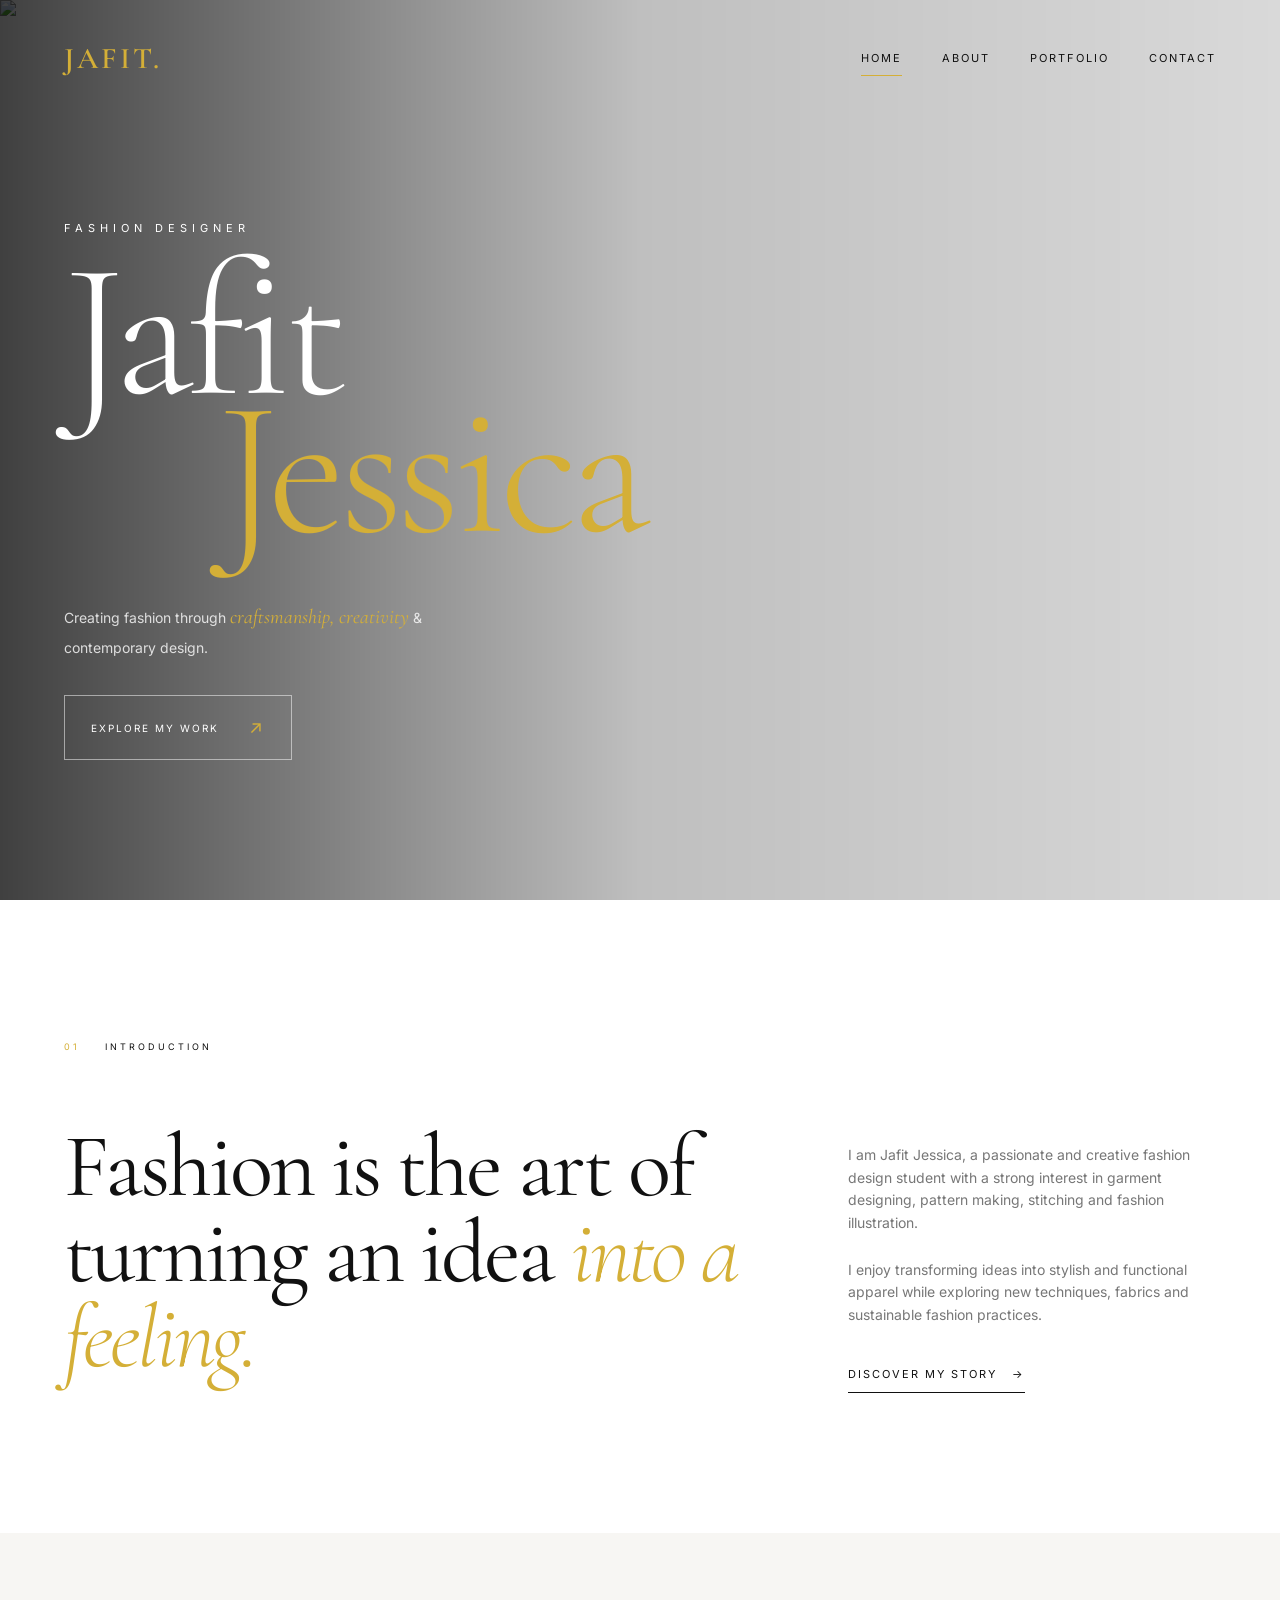
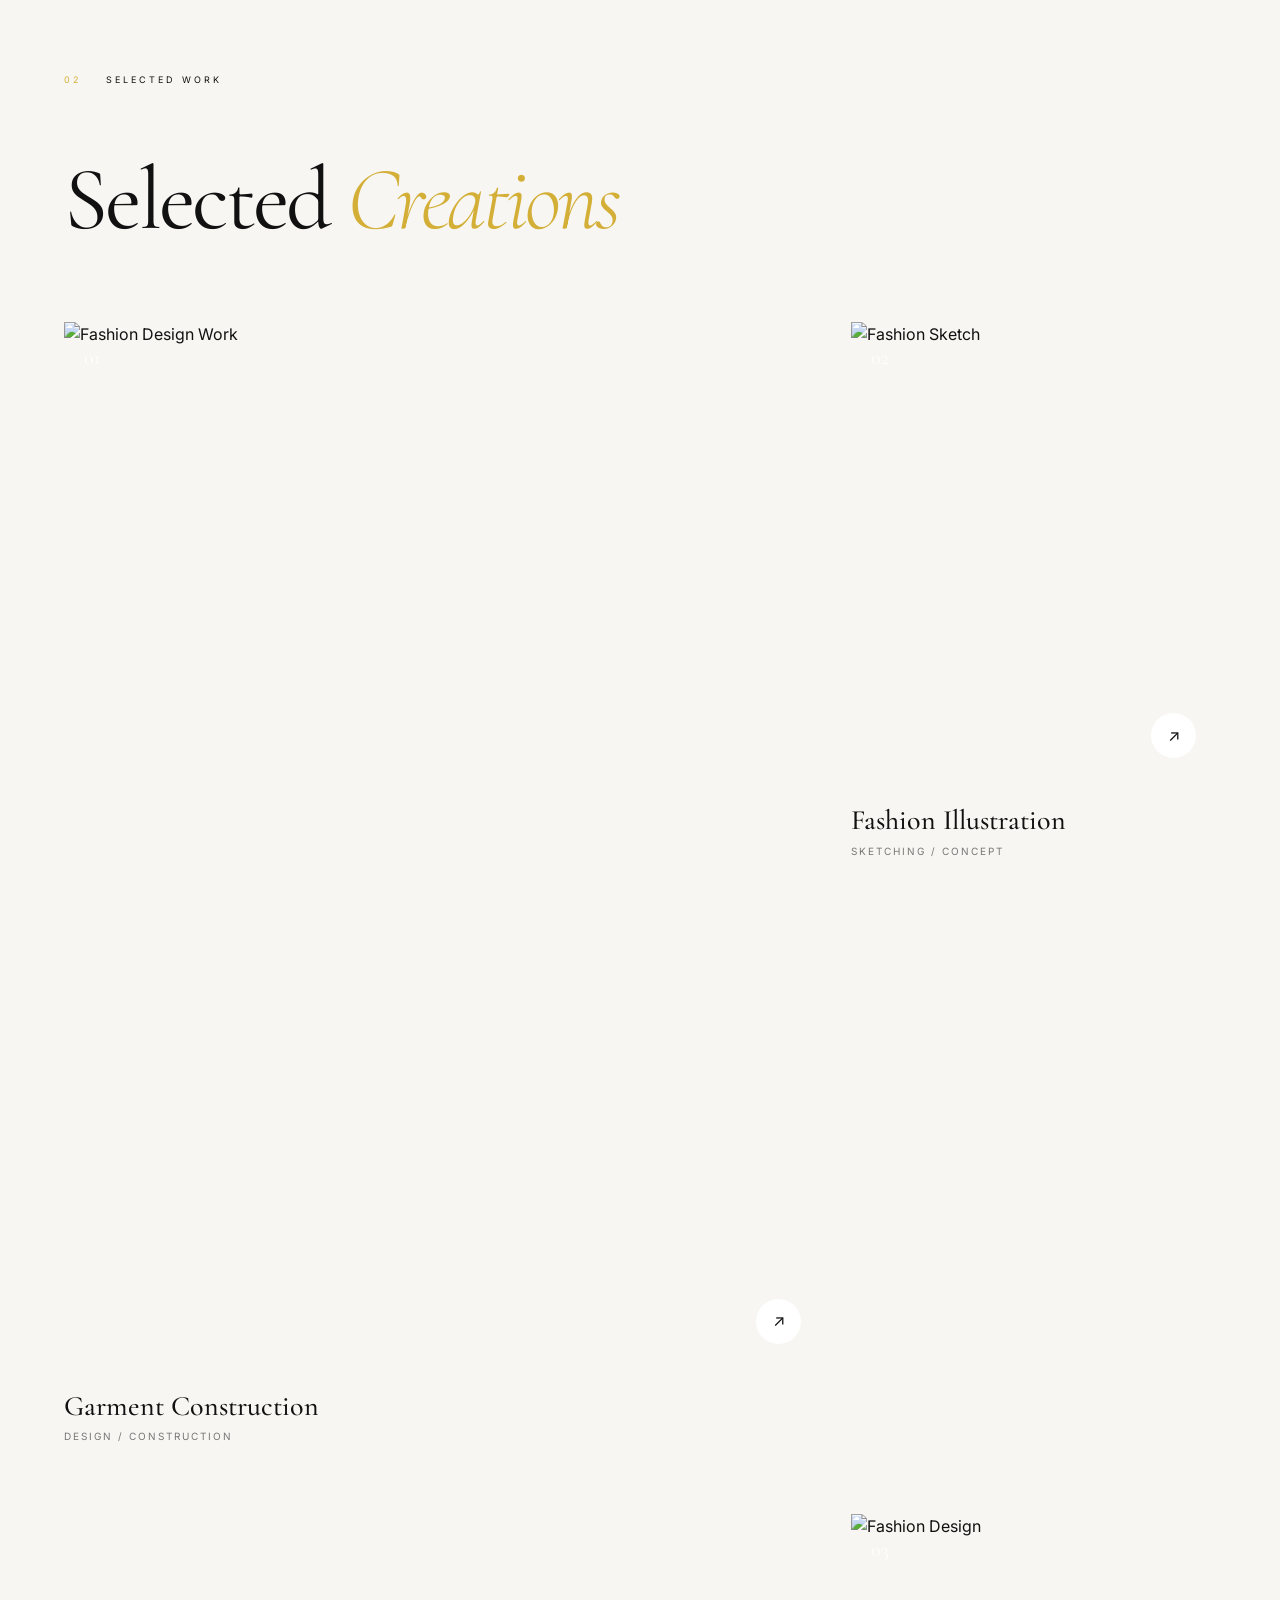
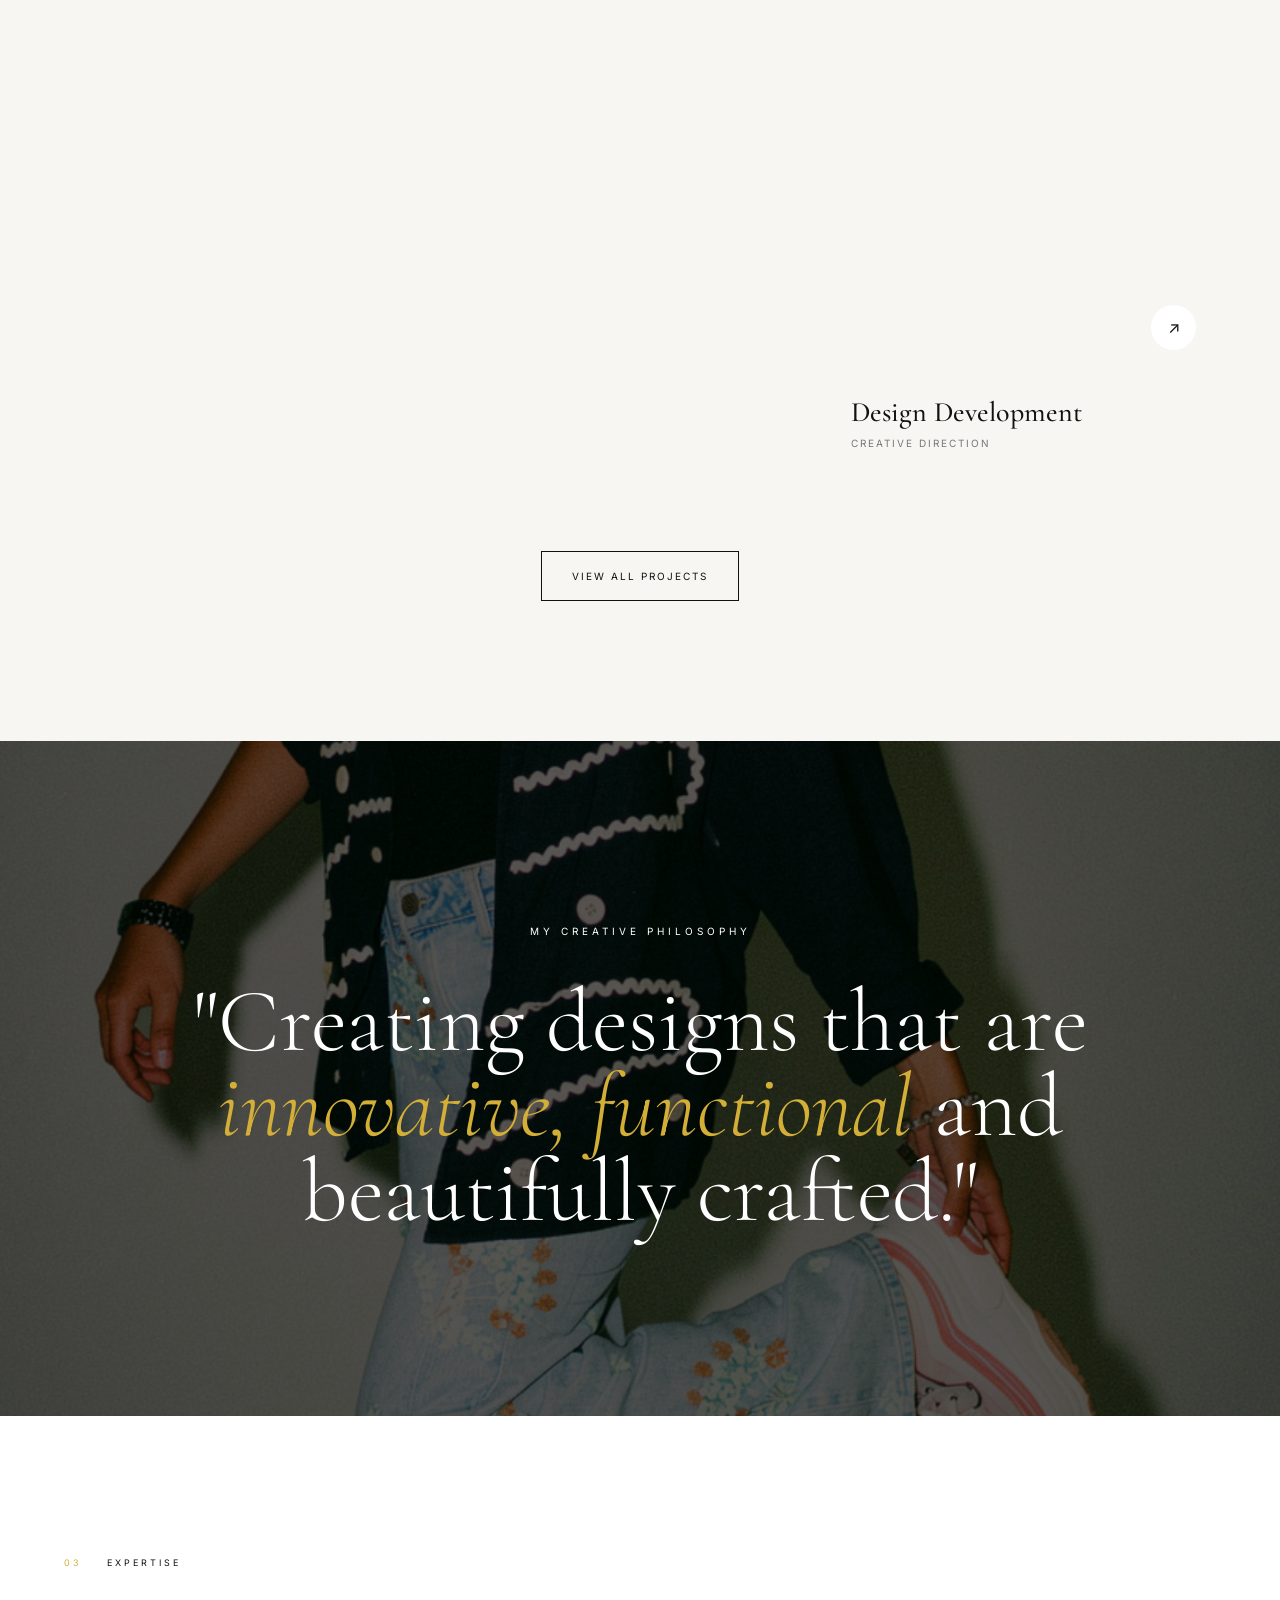
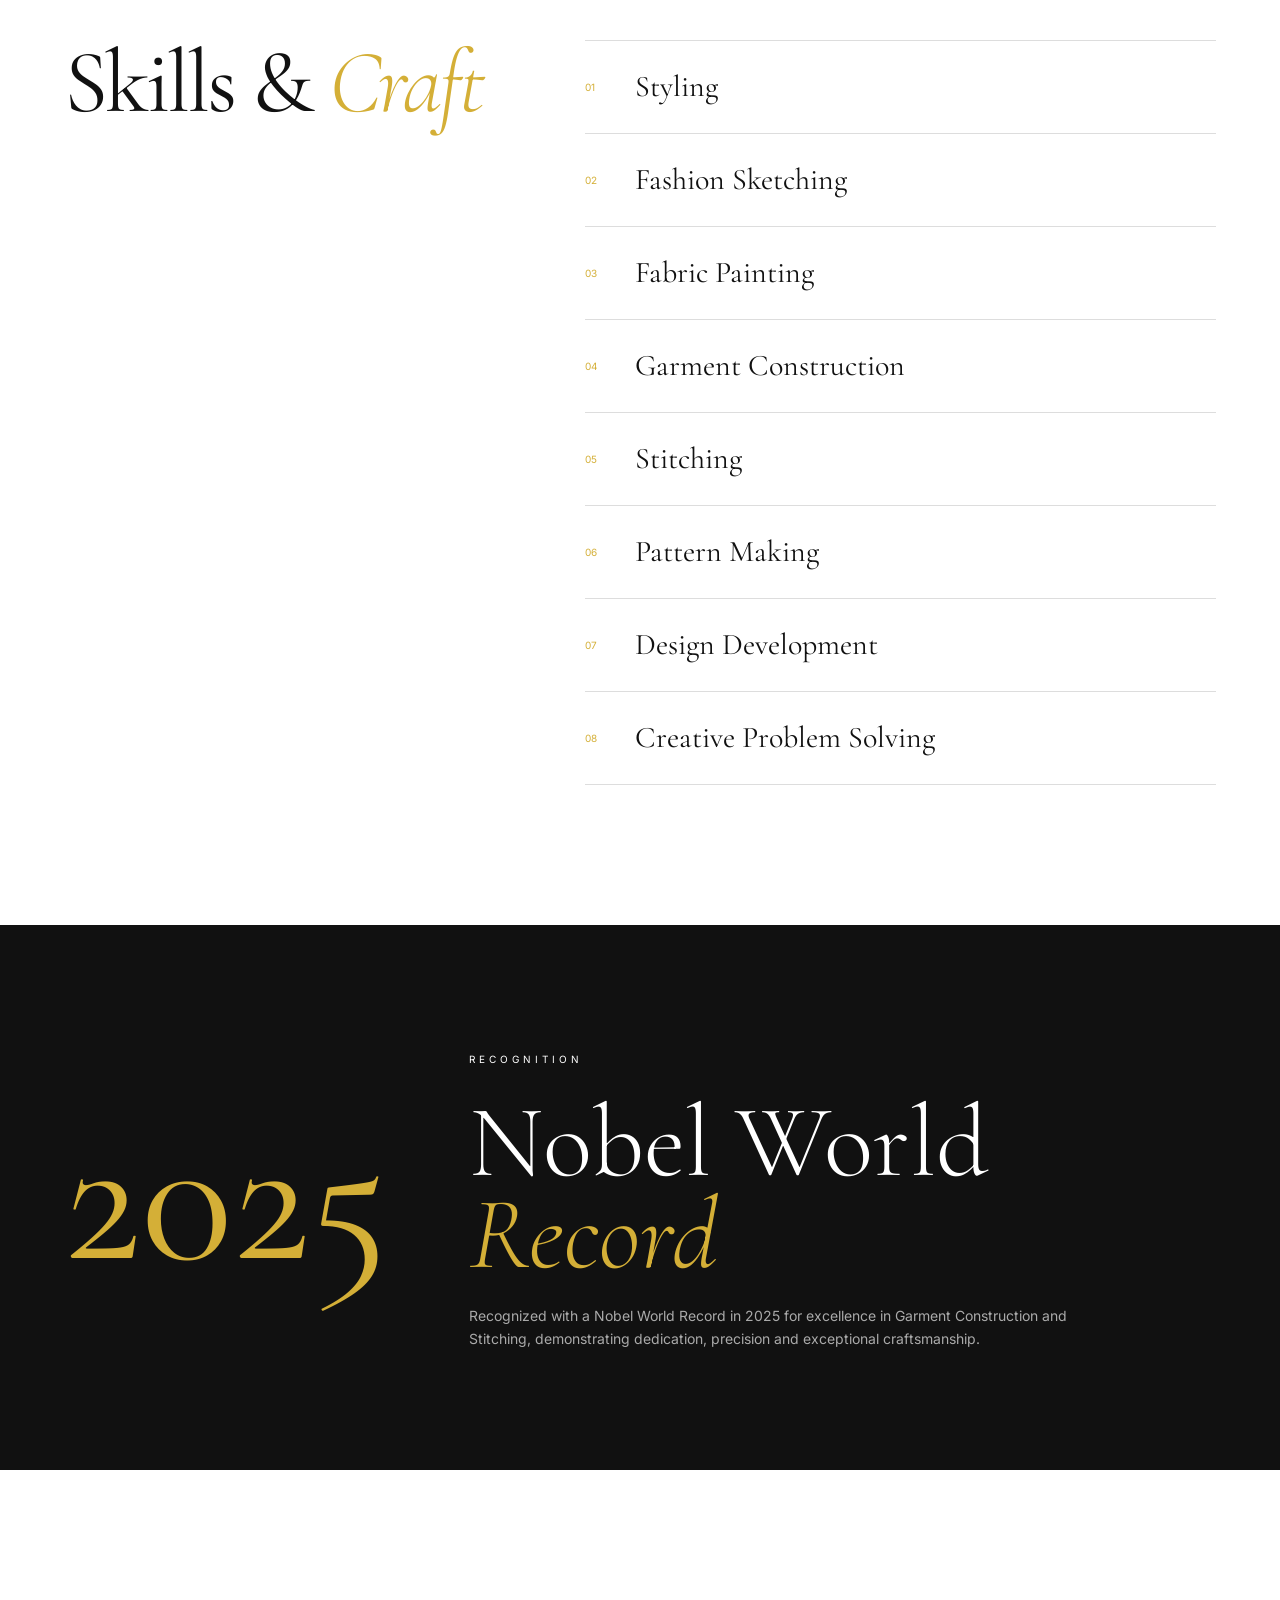
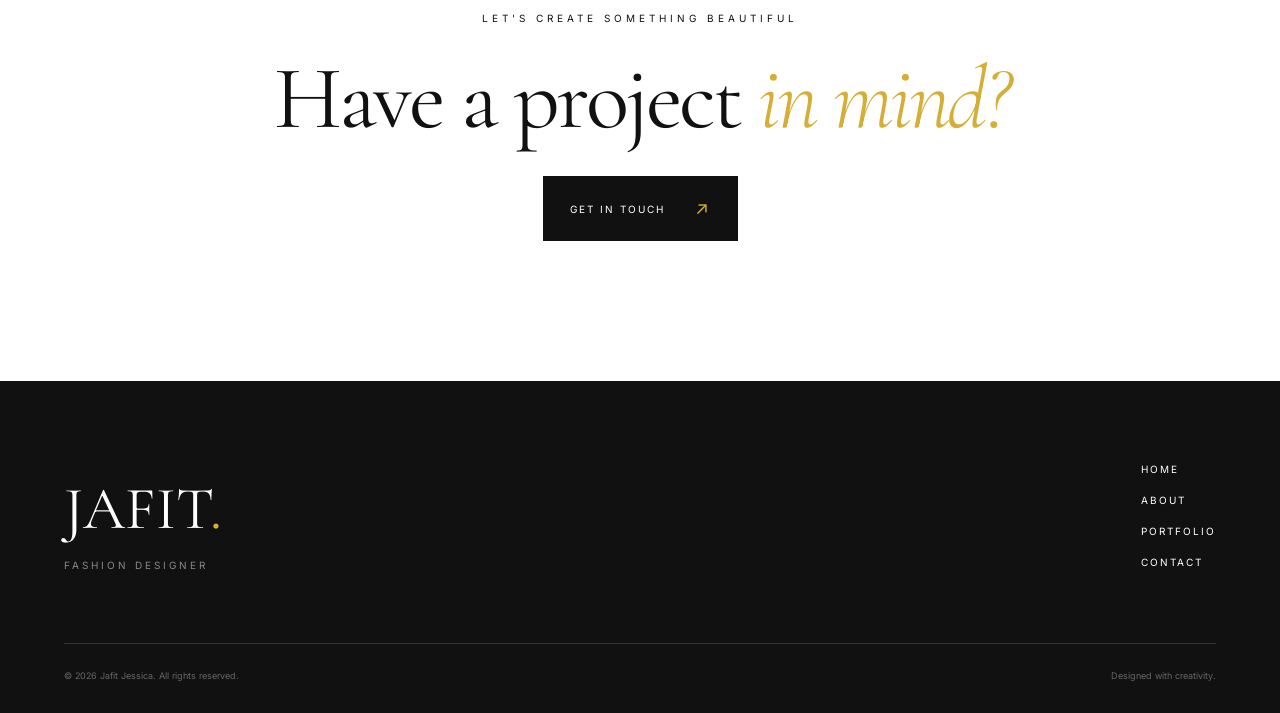
==== index.html @ 36adbdb8 "initail push" ====
<!DOCTYPE html>
<html lang="en">
<head>
    <meta charset="UTF-8">

    <meta name="viewport"
          content="width=device-width, initial-scale=1.0">

    <meta name="description"
          content="Jafit Jessica — Fashion Designer Portfolio">

    <title>Jafit Jessica | Fashion Designer</title>

    <!-- Google Fonts -->
    <link rel="preconnect" href="https://fonts.googleapis.com">
    <link rel="preconnect" href="https://fonts.gstatic.com" crossorigin>

    <link href="https://fonts.googleapis.com/css2?family=Cormorant+Garamond:wght@300;400;500;600;700&family=Inter:wght@300;400;500;600&display=swap"
          rel="stylesheet">

    <!-- CSS -->
    <link rel="stylesheet" href="css/style.css">
</head>

<body>

<!-- ================= PRELOADER ================= -->

<div class="preloader">
    <div class="preloader-inner">
        <span>J</span>
        <span>J</span>
    </div>
</div>


<!-- ================= HEADER ================= -->

<header class="header">

    <a href="index.html" class="logo">
        JAFIT<span>.</span>
    </a>

    <nav class="desktop-nav">

        <a href="index.html" class="active">Home</a>

        <a href="about.html">About</a>

        <a href="portfolio.html">Portfolio</a>

        <a href="contact.html">Contact</a>

    </nav>

    <button class="menu-toggle" aria-label="Open menu">

        <span></span>
        <span></span>

    </button>

</header>


<!-- ================= MOBILE MENU ================= -->

<div class="mobile-menu">

    <div class="mobile-menu-inner">

        <a href="index.html">Home</a>

        <a href="about.html">About</a>

        <a href="portfolio.html">Portfolio</a>

        <a href="contact.html">Contact</a>

    </div>

</div>


<!-- ================= HERO ================= -->

<main>

<section class="hero">

    <div class="hero-image">

        <img
            src="images/hero-fashion.jpg"
            alt="Jafit Jessica Fashion Design">

    </div>

    <div class="hero-overlay"></div>

    <div class="hero-content">

        <p class="hero-small reveal">
            FASHION DESIGNER
        </p>

        <h1 class="hero-title">

            <span class="line reveal">
                Jafit
            </span>

            <span class="line reveal delay">
                Jessica
            </span>

        </h1>

        <p class="hero-description reveal">
            Creating fashion through
            <em>craftsmanship, creativity</em>
            &amp; contemporary design.
        </p>

        <a href="portfolio.html"
           class="luxury-button reveal">

            Explore My Work

            <span>↗</span>

        </a>

    </div>

</section>


<!-- ================= INTRO ================= -->

<section class="intro section-padding">

    <div class="container">

        <div class="section-label reveal">

            <span>01</span>

            <span>INTRODUCTION</span>

        </div>

        <div class="intro-grid">

            <div>

                <h2 class="display-title reveal">

                    Fashion is the art
                    of turning an idea
                    <i>into a feeling.</i>

                </h2>

            </div>

            <div class="intro-text reveal">

                <p>
                    I am Jafit Jessica, a passionate and creative
                    fashion design student with a strong interest
                    in garment designing, pattern making,
                    stitching and fashion illustration.
                </p>

                <p>
                    I enjoy transforming ideas into stylish and
                    functional apparel while exploring new
                    techniques, fabrics and sustainable fashion
                    practices.
                </p>

                <a href="about.html" class="text-link">
                    Discover my story
                    <span>→</span>
                </a>

            </div>

        </div>

    </div>

</section>


<!-- ================= FEATURED WORK ================= -->

<section class="featured section-padding">

    <div class="container">

        <div class="section-heading">

            <div class="section-label reveal">

                <span>02</span>

                <span>SELECTED WORK</span>

            </div>

            <h2 class="display-title reveal">

                Selected
                <i>Creations</i>

            </h2>

        </div>


        <div class="featured-grid">

            <article class="fashion-card card-large reveal">

                <a href="portfolio.html">

                    <div class="image-wrapper">

                        <img
                            src="images/work-01.jpg"
                            alt="Fashion Design Work">

                        <div class="image-number">
                            01
                        </div>

                        <div class="image-arrow">
                            ↗
                        </div>

                    </div>

                    <div class="card-info">

                        <h3>Garment Construction</h3>

                        <p>
                            Design / Construction
                        </p>

                    </div>

                </a>

            </article>


            <article class="fashion-card card-small reveal">

                <a href="portfolio.html">

                    <div class="image-wrapper">

                        <img
                            src="images/work-02.jpg"
                            alt="Fashion Sketch">

                        <div class="image-number">
                            02
                        </div>

                        <div class="image-arrow">
                            ↗
                        </div>

                    </div>

                    <div class="card-info">

                        <h3>Fashion Illustration</h3>

                        <p>
                            Sketching / Concept
                        </p>

                    </div>

                </a>

            </article>


            <article class="fashion-card card-small reveal">

                <a href="portfolio.html">

                    <div class="image-wrapper">

                        <img
                            src="images/work-03.jpg"
                            alt="Fashion Design">

                        <div class="image-number">
                            03
                        </div>

                        <div class="image-arrow">
                            ↗
                        </div>

                    </div>

                    <div class="card-info">

                        <h3>Design Development</h3>

                        <p>
                            Creative Direction
                        </p>

                    </div>

                </a>

            </article>

        </div>


        <div class="center-button reveal">

            <a href="portfolio.html"
               class="outline-button">

                View All Projects

            </a>

        </div>

    </div>

</section>


<!-- ================= STATEMENT ================= -->

<section class="statement">

    <div class="statement-overlay"></div>

    <div class="statement-content">

        <p class="reveal">
            MY CREATIVE PHILOSOPHY
        </p>

        <h2 class="reveal">

            "Creating designs that
            are <i>innovative, functional</i>
            and beautifully crafted."

        </h2>

    </div>

</section>


<!-- ================= SKILLS ================= -->

<section class="skills section-padding">

    <div class="container">

        <div class="section-label reveal">

            <span>03</span>

            <span>EXPERTISE</span>

        </div>

        <div class="skills-grid">

            <div class="skills-title">

                <h2 class="display-title reveal">

                    Skills &
                    <i>Craft</i>

                </h2>

            </div>


            <div class="skills-list">

                <div class="skill-item reveal">

                    <span>01</span>

                    <h3>Styling</h3>

                </div>

                <div class="skill-item reveal">

                    <span>02</span>

                    <h3>Fashion Sketching</h3>

                </div>

                <div class="skill-item reveal">

                    <span>03</span>

                    <h3>Fabric Painting</h3>

                </div>

                <div class="skill-item reveal">

                    <span>04</span>

                    <h3>Garment Construction</h3>

                </div>

                <div class="skill-item reveal">

                    <span>05</span>

                    <h3>Stitching</h3>

                </div>

                <div class="skill-item reveal">

                    <span>06</span>

                    <h3>Pattern Making</h3>

                </div>

                <div class="skill-item reveal">

                    <span>07</span>

                    <h3>Design Development</h3>

                </div>

                <div class="skill-item reveal">

                    <span>08</span>

                    <h3>Creative Problem Solving</h3>

                </div>

            </div>

        </div>

    </div>

</section>


<!-- ================= ACHIEVEMENT ================= -->

<section class="achievement">

    <div class="achievement-inner">

        <div class="achievement-number reveal">
            2025
        </div>

        <div class="achievement-content">

            <span class="reveal">
                RECOGNITION
            </span>

            <h2 class="reveal">
                Nobel World
                <i>Record</i>
            </h2>

            <p class="reveal">

                Recognized with a Nobel World Record in
                2025 for excellence in Garment Construction
                and Stitching, demonstrating dedication,
                precision and exceptional craftsmanship.

            </p>

        </div>

    </div>

</section>


<!-- ================= CTA ================= -->

<section class="cta section-padding">

    <div class="container">

        <div class="cta-inner">

            <p class="reveal">
                LET'S CREATE SOMETHING BEAUTIFUL
            </p>

            <h2 class="display-title reveal">

                Have a project
                <i>in mind?</i>

            </h2>

            <a href="contact.html"
               class="luxury-button dark reveal">

                Get In Touch

                <span>↗</span>

            </a>

        </div>

    </div>

</section>

</main>


<!-- ================= FOOTER ================= -->

<footer class="footer">

    <div class="container">

        <div class="footer-top">

            <div class="footer-brand">

                <h2>
                    JAFIT<span>.</span>
                </h2>

                <p>
                    Fashion Designer
                </p>

            </div>

            <div class="footer-links">

                <a href="index.html">
                    Home
                </a>

                <a href="about.html">
                    About
                </a>

                <a href="portfolio.html">
                    Portfolio
                </a>

                <a href="contact.html">
                    Contact
                </a>

            </div>

        </div>

        <div class="footer-bottom">

            <p>
                © 2026 Jafit Jessica. All rights reserved.
            </p>

            <p>
                Designed with creativity.
            </p>

        </div>

    </div>

</footer>


<!-- ================= LIGHTBOX ================= -->

<div class="lightbox">

    <button class="lightbox-close">
        ×
    </button>

    <img src="" alt="Fashion Work Preview">

</div>


<!-- ================= JAVASCRIPT ================= -->

<script src="js/script.js"></script>

</body>
</html>
---- css/style.css ----
/* =====================================================
   JAFIT JESSICA
   LUXURY FASHION PORTFOLIO
===================================================== */


/* ================= ROOT ================= */

:root {

    --black: #111111;
    --white: #ffffff;
    --gold: #d4af37;

    --light: #f7f6f3;
    --gray: #777777;
    --border: #dddddd;

    --serif:
        "Cormorant Garamond",
        Georgia,
        serif;

    --sans:
        "Inter",
        Arial,
        sans-serif;

    --transition:
        0.5s cubic-bezier(
            0.22,
            1,
            0.36,
            1
        );

}


/* ================= RESET ================= */

* {

    margin: 0;
    padding: 0;

    box-sizing: border-box;

}


html {

    scroll-behavior: smooth;

}


body {

    font-family: var(--sans);

    color: var(--black);

    background: var(--white);

    line-height: 1.6;

    overflow-x: hidden;

}


body.menu-open {

    overflow: hidden;

}


img {

    width: 100%;

    display: block;

}


a {

    color: inherit;

    text-decoration: none;

}


button,
input,
textarea {

    font-family: inherit;

}


button {

    cursor: pointer;

    border: none;

}


/* ================= PRELOADER ================= */

.preloader {

    position: fixed;

    inset: 0;

    background: var(--black);

    z-index: 9999;

    display: flex;

    align-items: center;

    justify-content: center;

    transition:
        opacity 0.8s ease,
        visibility 0.8s ease;

}


.preloader.hide {

    opacity: 0;

    visibility: hidden;

}


.preloader-inner {

    display: flex;

    gap: 8px;

    color: var(--white);

    font-family: var(--serif);

    font-size: 48px;

}


.preloader-inner span:last-child {

    color: var(--gold);

}


/* ================= HEADER ================= */

.header {

    position: absolute;

    top: 0;
    left: 0;

    width: 100%;

    z-index: 100;

    display: flex;

    align-items: center;

    justify-content: space-between;

    padding: 35px 5%;

    color: var(--white);

}


.logo {

    font-family: var(--serif);

    font-size: 30px;

    font-weight: 600;

    letter-spacing: 3px;

    color: var(--gold);

}


.logo span {

    color: var(--gold);

}


.desktop-nav {

    display: flex;

    gap: 40px;
    color: var(--black);

}


.desktop-nav a {

    position: relative;

    font-size: 11px;

    letter-spacing: 2px;

    text-transform: uppercase;

    transition: var(--transition);

}


.desktop-nav a::after {

    content: "";

    position: absolute;

    bottom: -8px;

    left: 0;

    width: 0;

    height: 1px;

    background: var(--gold);

    transition: var(--transition);

}


.desktop-nav a:hover::after,
.desktop-nav a.active::after {

    width: 100%;

}


/* ================= MENU BUTTON ================= */

.menu-toggle {

    display: none;

    width: 42px;

    height: 42px;

    background: transparent;

}


.menu-toggle span {

    display: block;

    width: 26px;

    height: 1px;

    background: currentColor;

    margin: 6px auto;

    transition: var(--transition);

}


/* ================= MOBILE MENU ================= */

.mobile-menu {

    position: fixed;

    inset: 0;

    z-index: 90;

    background: var(--black);

    color: var(--white);

    transform: translateY(-100%);

    transition: var(--transition);

}


.mobile-menu.active {

    transform: translateY(0);

}


.mobile-menu-inner {

    height: 100%;

    display: flex;

    flex-direction: column;

    justify-content: center;

    align-items: center;

    gap: 25px;

}


.mobile-menu a {

    font-family: var(--serif);

    font-size: 48px;

    font-weight: 400;

}


/* ================= CONTAINER ================= */

.container {

    width: min(1200px, 90%);

    margin: auto;

}


.section-padding {

    padding: 140px 0;

}


/* ================= HERO ================= */

.hero {

    min-height: 100vh;

    position: relative;

    display: flex;

    align-items: center;

    color: var(--white);

    overflow: hidden;

}


.hero-image {

    position: absolute;

    inset: 0;

}


.hero-image img {

    height: 100%;

    object-fit: cover;

    animation: heroZoom 12s ease-out forwards;

}


@keyframes heroZoom {

    from {
        transform: scale(1.08);
    }

    to {
        transform: scale(1);
    }

}


.hero-overlay {

    position: absolute;

    inset: 0;

    background:
        linear-gradient(
            90deg,
            rgba(0,0,0,.75),
            rgba(0,0,0,.25),
            rgba(0,0,0,.15)
        );

}


.hero-content {

    position: relative;

    z-index: 2;

    width: min(1200px, 90%);

    margin: auto;

    padding-top: 80px;

}


.hero-small {

    font-size: 11px;

    letter-spacing: 5px;

    margin-bottom: 25px;

}


.hero-title {

    font-family: var(--serif);

    font-size: clamp(
        90px,
        15vw,
        220px
    );

    font-weight: 300;

    line-height: .72;

    letter-spacing: -7px;

}


.hero-title .line {

    display: block;

}


.hero-title .line:nth-child(2) {

    margin-left: 12vw;

    color: var(--gold);

}


.hero-description {

    max-width: 400px;

    margin-top: 60px;

    font-size: 14px;

    line-height: 1.8;

    color: rgba(255,255,255,.8);

}


.hero-description em {

    color: var(--gold);

    font-family: var(--serif);

    font-size: 20px;

}


.hero-scroll {

    position: absolute;

    bottom: 40px;

    left: 5%;

    display: flex;

    align-items: center;

    gap: 20px;

    font-size: 9px;

    letter-spacing: 3px;

}


.scroll-line {

    width: 70px;

    height: 1px;

    background: var(--white);

}


/* ================= BUTTON ================= */

.luxury-button {

    display: inline-flex;

    align-items: center;

    gap: 30px;

    margin-top: 35px;

    padding: 17px 26px;

    border: 1px solid rgba(255,255,255,.5);

    color: var(--white);

    text-transform: uppercase;

    letter-spacing: 2px;

    font-size: 10px;

    transition: var(--transition);

}


.luxury-button span {

    font-size: 18px;

    color: var(--gold);

    transition: var(--transition);

}


.luxury-button:hover {

    background: var(--white);

    color: var(--black);

}


.luxury-button:hover span {

    transform: translate(5px,-5px);

}


.luxury-button.dark {

    background: var(--black);

    color: var(--white);

    border-color: var(--black);

}


.luxury-button.dark:hover {

    background: var(--gold);

    border-color: var(--gold);

    color: var(--black);

}


/* ================= TYPOGRAPHY ================= */

.display-title {

    font-family: var(--serif);

    font-weight: 400;

    font-size: clamp(
        50px,
        7vw,
        100px
    );

    line-height: .95;

    letter-spacing: -3px;

}


.display-title i {

    color: var(--gold);

    font-weight: 300;

}


.section-label {

    display: flex;

    gap: 25px;

    align-items: center;

    font-size: 9px;

    letter-spacing: 3px;

    margin-bottom: 70px;

}


.section-label span:first-child {

    color: var(--gold);

}


.section-heading {

    margin-bottom: 80px;

}


/* ================= INTRO ================= */

.intro {

    background: var(--white);

}


.intro-grid {

    display: grid;

    grid-template-columns:
        1.3fr
        .7fr;

    gap: 100px;

}


.intro-text {

    padding-top: 20px;

}


.intro-text p {

    color: var(--gray);

    font-size: 14px;

    margin-bottom: 25px;

}


.text-link {

    display: inline-flex;

    gap: 15px;

    padding-bottom: 8px;

    border-bottom: 1px solid var(--black);

    font-size: 11px;

    text-transform: uppercase;

    letter-spacing: 2px;

    margin-top: 15px;

}


/* ================= FEATURED ================= */

.featured {

    background: var(--light);

}


.featured-grid {

    display: grid;

    grid-template-columns:
        1.35fr
        .65fr;

    gap: 30px;

    align-items: start;

}


.fashion-card:nth-child(3) {

    grid-column: 2;

}


.fashion-card a {

    display: block;

}


.image-wrapper {

    position: relative;

    overflow: hidden;

}


.image-wrapper img {

    aspect-ratio: 4 / 5;

    object-fit: cover;

    transition:
        transform 1s
        cubic-bezier(.2,.8,.2,1);

}


.card-large .image-wrapper img {

    aspect-ratio: 4 / 5.5;

}


.fashion-card:hover img {

    transform: scale(1.05);

}


.image-number {

    position: absolute;

    top: 20px;

    left: 20px;

    color: var(--white);

    font-family: var(--serif);

    font-size: 20px;

}


.image-arrow {

    position: absolute;

    right: 20px;

    bottom: 20px;

    width: 45px;

    height: 45px;

    border-radius: 50%;

    background: var(--white);

    display: flex;

    align-items: center;

    justify-content: center;

    transition: var(--transition);

}


.fashion-card:hover .image-arrow {

    background: var(--gold);

    transform: rotate(45deg);

}


.card-info {

    padding: 20px 0 40px;

}


.card-info h3 {

    font-family: var(--serif);

    font-size: 28px;

    font-weight: 500;

}


.card-info p {

    color: var(--gray);

    font-size: 10px;

    text-transform: uppercase;

    letter-spacing: 2px;

}


/* ================= CENTER BUTTON ================= */

.center-button {

    text-align: center;

    margin-top: 60px;

}


.outline-button {

    display: inline-block;

    border: 1px solid var(--black);

    padding: 16px 30px;

    font-size: 10px;

    letter-spacing: 2px;

    text-transform: uppercase;

    transition: var(--transition);

}


.outline-button:hover {

    background: var(--black);

    color: var(--white);

}


/* ================= STATEMENT ================= */

.statement {

    min-height: 75vh;

    position: relative;

    display: flex;

    align-items: center;

    justify-content: center;

    text-align: center;

    background:
        url("../images/work-04.jpg")
        center/cover no-repeat;

    color: var(--white);

}


.statement-overlay {

    position: absolute;

    inset: 0;

    background: rgba(0,0,0,.65);

}


.statement-content {

    position: relative;

    z-index: 2;

    width: min(900px,90%);

}


.statement-content p {

    font-size: 10px;

    letter-spacing: 4px;

    margin-bottom: 40px;

}


.statement-content h2 {

    font-family: var(--serif);

    font-weight: 300;

    font-size: clamp(
        50px,
        7vw,
        100px
    );

    line-height: .95;

}


.statement-content i {

    color: var(--gold);

}


/* ================= SKILLS ================= */

.skills {

    background: var(--white);

}


.skills-grid {

    display: grid;

    grid-template-columns:
        .8fr
        1.2fr;

    gap: 100px;

}


.skills-list {

    border-top: 1px solid var(--border);

}


.skill-item {

    display: grid;

    grid-template-columns:
        50px 1fr;

    align-items: center;

    padding: 22px 0;

    border-bottom: 1px solid var(--border);

    transition: var(--transition);

}


.skill-item span {

    color: var(--gold);

    font-size: 10px;

}


.skill-item h3 {

    font-family: var(--serif);

    font-size: 30px;

    font-weight: 400;

}


.skill-item:hover {

    padding-left: 15px;

}


/* ================= ACHIEVEMENT ================= */

.achievement {

    background: var(--black);

    color: var(--white);

    padding: 120px 5%;

}


.achievement-inner {

    max-width: 1200px;

    margin: auto;

    display: grid;

    grid-template-columns: .4fr 1fr;

    gap: 80px;

    align-items: center;

}


.achievement-number {

    font-family: var(--serif);

    font-size: clamp(
        100px,
        15vw,
        220px
    );

    color: var(--gold);

    line-height: .8;

}


.achievement-content > span {

    font-size: 10px;

    letter-spacing: 4px;

}


.achievement-content h2 {

    font-family: var(--serif);

    font-size: clamp(
        60px,
        8vw,
        110px
    );

    font-weight: 300;

    line-height: .9;

    margin: 25px 0;

}


.achievement-content h2 i {

    color: var(--gold);

}


.achievement-content p {

    max-width: 600px;

    color: #aaa;

    font-size: 14px;

}


/* ================= CTA ================= */

.cta {

    text-align: center;

}


.cta-inner {

    display: flex;

    flex-direction: column;

    align-items: center;

}


.cta-inner > p {

    font-size: 10px;

    letter-spacing: 4px;

    margin-bottom: 30px;

}


/* ================= FOOTER ================= */

.footer {

    background: var(--black);

    color: var(--white);

    padding: 80px 0 30px;

}


.footer-top {

    display: flex;

    justify-content: space-between;

    gap: 50px;

    padding-bottom: 70px;

}


.footer-brand h2 {

    font-family: var(--serif);

    font-size: 60px;

    font-weight: 400;

}


.footer-brand h2 span {

    color: var(--gold);

}


.footer-brand p {

    color: #888;

    font-size: 10px;

    text-transform: uppercase;

    letter-spacing: 3px;

}


.footer-links {

    display: flex;

    flex-direction: column;

    gap: 15px;

    font-size: 10px;

    text-transform: uppercase;

    letter-spacing: 2px;

}


.footer-links a {

    transition: var(--transition);

}


.footer-links a:hover {

    color: var(--gold);

}


.footer-bottom {

    border-top: 1px solid #333;

    padding-top: 25px;

    display: flex;

    justify-content: space-between;

    color: #666;

    font-size: 9px;

}


/* ================= PAGE HERO ================= */

.page-hero {

    padding: 220px 0 120px;

    background: var(--light);

}


.page-title {

    font-family: var(--serif);

    font-size: clamp(
        90px,
        14vw,
        190px
    );

    font-weight: 300;

    line-height: .8;

    letter-spacing: -6px;

}


.page-title i {

    color: var(--gold);

}


.page-intro {

    max-width: 550px;

    color: var(--gray);

    font-size: 14px;

    margin-top: 60px;

}


/* ================= ABOUT ================= */

.about-grid {

    display: grid;

    grid-template-columns:
        .8fr
        1.2fr;

    gap: 100px;

    align-items: center;

}


.about-image {

    overflow: hidden;

}


.about-image img {

    aspect-ratio: 3 / 4;

    object-fit: cover;

}


.eyebrow {

    font-size: 10px;

    letter-spacing: 4px;

    margin-bottom: 30px;

}


.about-text {

    margin-top: 45px;

}


.about-text p {

    color: var(--gray);

    font-size: 14px;

    margin-bottom: 20px;

}


/* ================= BIG QUOTE ================= */

.personal-statement {

    background: var(--light);

}


.big-quote {

    max-width: 1000px;

    font-family: var(--serif);

    font-size: clamp(
        50px,
        7vw,
        100px
    );

    line-height: .95;

    font-weight: 300;

}


/* ================= TIMELINE ================= */

.timeline {

    border-top: 1px solid var(--border);

}


.timeline-item {

    display: grid;

    grid-template-columns:
        .35fr
        1fr;

    gap: 80px;

    padding: 50px 0;

    border-bottom: 1px solid var(--border);

}


.timeline-year {

    font-size: 10px;

    letter-spacing: 2px;

    color: var(--gold);

}


.timeline-content h3 {

    font-family: var(--serif);

    font-size: 40px;

    font-weight: 400;

    line-height: 1;

}


.timeline-content p {

    margin-top: 15px;

    font-size: 13px;

}


.timeline-content span {

    display: block;

    color: var(--gray);

    font-size: 10px;

    margin-top: 5px;

}


/* ================= ABOUT SKILLS ================= */

.about-skills {

    background: var(--light);

}


.about-skills-grid {

    display: grid;

    grid-template-columns:
        repeat(3,1fr);

    gap: 50px;

}


.skill-column {

    border-top: 1px solid var(--black);

    padding-top: 20px;

}


.skill-column h3 {

    font-family: var(--serif);

    font-size: 36px;

    font-weight: 400;

    margin-bottom: 30px;

}


.skill-column ul {

    list-style: none;

}


.skill-column li {

    font-size: 12px;

    padding: 10px 0;

    border-bottom: 1px solid var(--border);

}


/* ================= ABOUT ACHIEVEMENT ================= */

.about-achievement {

    padding: 120px 0;

    background: var(--black);

    color: var(--white);

}


.achievement-card {

    max-width: 850px;

    margin: auto;

    text-align: center;

}


.achievement-card > span {

    color: var(--gold);

    font-size: 12px;

    letter-spacing: 4px;

}


.achievement-card h2 {

    font-family: var(--serif);

    font-size: clamp(
        60px,
        9vw,
        120px
    );

    font-weight: 300;

    line-height: .9;

    margin: 30px 0;

}


.achievement-card h2 i {

    color: var(--gold);

}


.achievement-card p {

    color: #999;

    max-width: 600px;

    margin: auto;

}


/* ================= LANGUAGES ================= */

.language-grid {

    display: grid;

    grid-template-columns:
        repeat(2,1fr);

}


.language {

    border-top: 1px solid var(--border);

    padding: 30px 0;

    display: flex;

    gap: 30px;

}


.language span {

    color: var(--gold);

    font-size: 10px;

}


.language h3 {

    font-family: var(--serif);

    font-size: 45px;

    font-weight: 400;

}


/* ================= PORTFOLIO ================= */

.portfolio-filter {

    display: flex;

    gap: 30px;

    border-bottom: 1px solid var(--border);

    padding-bottom: 20px;

    margin-bottom: 70px;

}


.filter-btn {

    background: transparent;

    font-size: 10px;

    text-transform: uppercase;

    letter-spacing: 2px;

    color: var(--gray);

    position: relative;

}


.filter-btn.active {

    color: var(--black);

}


.filter-btn.active::after {

    content: "";

    position: absolute;

    height: 1px;

    width: 100%;

    background: var(--gold);

    bottom: -21px;

    left: 0;

}


.portfolio-grid {

    display: grid;

    grid-template-columns:
        repeat(2,1fr);

    gap: 30px;

}


.portfolio-item {

    transition:
        opacity .4s ease,
        transform .4s ease;

}


.portfolio-item.hidden {

    display: none;

}


.portfolio-item.large {

    grid-row: span 2;

}


.portfolio-image {

    position: relative;

    overflow: hidden;

    cursor: pointer;

}


.portfolio-image img {

    aspect-ratio: 4 / 5;

    object-fit: cover;

    transition:
        transform 1s
        cubic-bezier(.2,.8,.2,1);

}


.portfolio-item.large img {

    aspect-ratio: 4 / 6;

}


.portfolio-item:hover img {

    transform: scale(1.05);

}


.portfolio-overlay {

    position: absolute;

    inset: 0;

    padding: 25px;

    display: flex;

    flex-direction: column;

    justify-content: flex-end;

    color: var(--white);

    background:
        linear-gradient(
            transparent,
            rgba(0,0,0,.75)
        );

    opacity: 0;

    transition: var(--transition);

}


.portfolio-item:hover .portfolio-overlay {

    opacity: 1;

}


.portfolio-overlay span {

    color: var(--gold);

    font-size: 11px;

}


.portfolio-overlay h3 {

    font-family: var(--serif);

    font-size: 35px;

    font-weight: 400;

}


.portfolio-overlay p {

    font-size: 9px;

    text-transform: uppercase;

    letter-spacing: 2px;

}


/* ================= LIGHTBOX ================= */

.lightbox {

    position: fixed;

    inset: 0;

    z-index: 1000;

    background: rgba(0,0,0,.95);

    display: flex;

    align-items: center;

    justify-content: center;

    padding: 40px;

    opacity: 0;

    visibility: hidden;

    transition: var(--transition);

}


.lightbox.active {

    opacity: 1;

    visibility: visible;

}


.lightbox img {

    width: auto;

    max-width: 90%;

    max-height: 90vh;

    object-fit: contain;

}


.lightbox-close {

    position: absolute;

    top: 30px;

    right: 40px;

    color: var(--white);

    background: transparent;

    font-size: 40px;

}


/* ================= CONTACT ================= */

.contact-grid {

    display: grid;

    grid-template-columns:
        1fr 1fr;

    gap: 120px;

}


.contact-intro > p:not(.eyebrow) {

    color: var(--gray);

    max-width: 500px;

    margin-bottom: 20px;

    font-size: 14px;

}


.contact-details {

    margin-top: 60px;

    display: grid;

    gap: 25px;

}


.contact-details span {

    display: block;

    font-size: 9px;

    letter-spacing: 3px;

    color: var(--gold);

    margin-bottom: 5px;

}


.contact-details a,
.contact-details p {

    font-size: 13px;

}


/* ================= FORM ================= */

.contact-form {

    border-top: 1px solid var(--black);

}


.form-group {

    padding: 25px 0;

    border-bottom: 1px solid var(--border);

}


.form-group label {

    display: block;

    font-size: 9px;

    text-transform: uppercase;

    letter-spacing: 2px;

    margin-bottom: 10px;

}


.form-group input,
.form-group textarea {

    width: 100%;

    border: none;

    outline: none;

    background: transparent;

    font-size: 14px;

    resize: vertical;

}


.form-group input::placeholder,
.form-group textarea::placeholder {

    color: #aaa;

}


.form-status {

    margin-top: 20px;

    font-size: 12px;

    color: var(--gold);

}


/* ================= CONTACT QUOTE ================= */

.contact-quote {

    padding: 140px 0;

    text-align: center;

    background: var(--light);

}


.contact-quote p {

    font-size: 10px;

    letter-spacing: 4px;

    margin-bottom: 30px;

}


.contact-quote h2 {

    font-family: var(--serif);

    font-size: clamp(
        60px,
        8vw,
        110px
    );

    font-weight: 300;

    line-height: .9;

}


.contact-quote i {

    color: var(--gold);

}


/* ================= ANIMATIONS ================= */

.reveal {

    opacity: 0;

    transform: translateY(30px);

    transition:
        opacity .9s ease,
        transform .9s
        cubic-bezier(.22,1,.36,1);

}


.reveal.visible {

    opacity: 1;

    transform: translateY(0);

}


.delay {

    transition-delay: .2s;

}


/* ================= RESPONSIVE ================= */

@media (max-width: 900px) {

    .desktop-nav {

        display: none;

    }


    .menu-toggle {

        display: block;

    }


    .header {

        padding: 25px 5%;

    }


    .section-padding {

        padding: 90px 0;

    }


    .hero-title {

        font-size: clamp(
            75px,
            18vw,
            150px
        );

    }


    .intro-grid,
    .skills-grid,
    .about-grid,
    .contact-grid {

        grid-template-columns: 1fr;

        gap: 50px;

    }


    .featured-grid {

        grid-template-columns: 1fr;

    }


    .fashion-card:nth-child(3) {

        grid-column: auto;

    }


    .achievement-inner {

        grid-template-columns: 1fr;

        gap: 40px;

    }


    .achievement-number {

        font-size: 100px;

    }


    .about-skills-grid {

        grid-template-columns: 1fr;

        gap: 50px;

    }


    .portfolio-grid {

        grid-template-columns: 1fr;

    }


    .portfolio-item.large {

        grid-row: auto;

    }


    .portfolio-item.large img {

        aspect-ratio: 4 / 5;

    }


    .timeline-item {

        grid-template-columns: 1fr;

        gap: 15px;

    }


    .footer-top {

        flex-direction: column;

    }

}


@media (max-width: 600px) {

    .container {

        width: 88%;

    }


    .section-padding {

        padding: 75px 0;

    }


    .section-label {

        margin-bottom: 45px;

    }


    .display-title {

        font-size: 55px;

    }


    .hero-content {

        padding-top: 40px;

    }


    .hero-title {

        font-size: 85px;

        letter-spacing: -4px;

    }


    .hero-title .line:nth-child(2) {

        margin-left: 10vw;

    }


    .hero-scroll {

        display: none;

    }


    .page-hero {

        padding: 170px 0 90px;

    }


    .page-title {

        font-size: 90px;

    }


    .portfolio-filter {

        overflow-x: auto;

        gap: 25px;

    }


    .portfolio-filter::-webkit-scrollbar {

        display: none;

    }


    .footer-bottom {

        flex-direction: column;

        gap: 10px;

    }


    .language-grid {

        grid-template-columns: 1fr;

    }


    .lightbox {

        padding: 20px;

    }


    .lightbox img {

        max-width: 95%;

    }

}
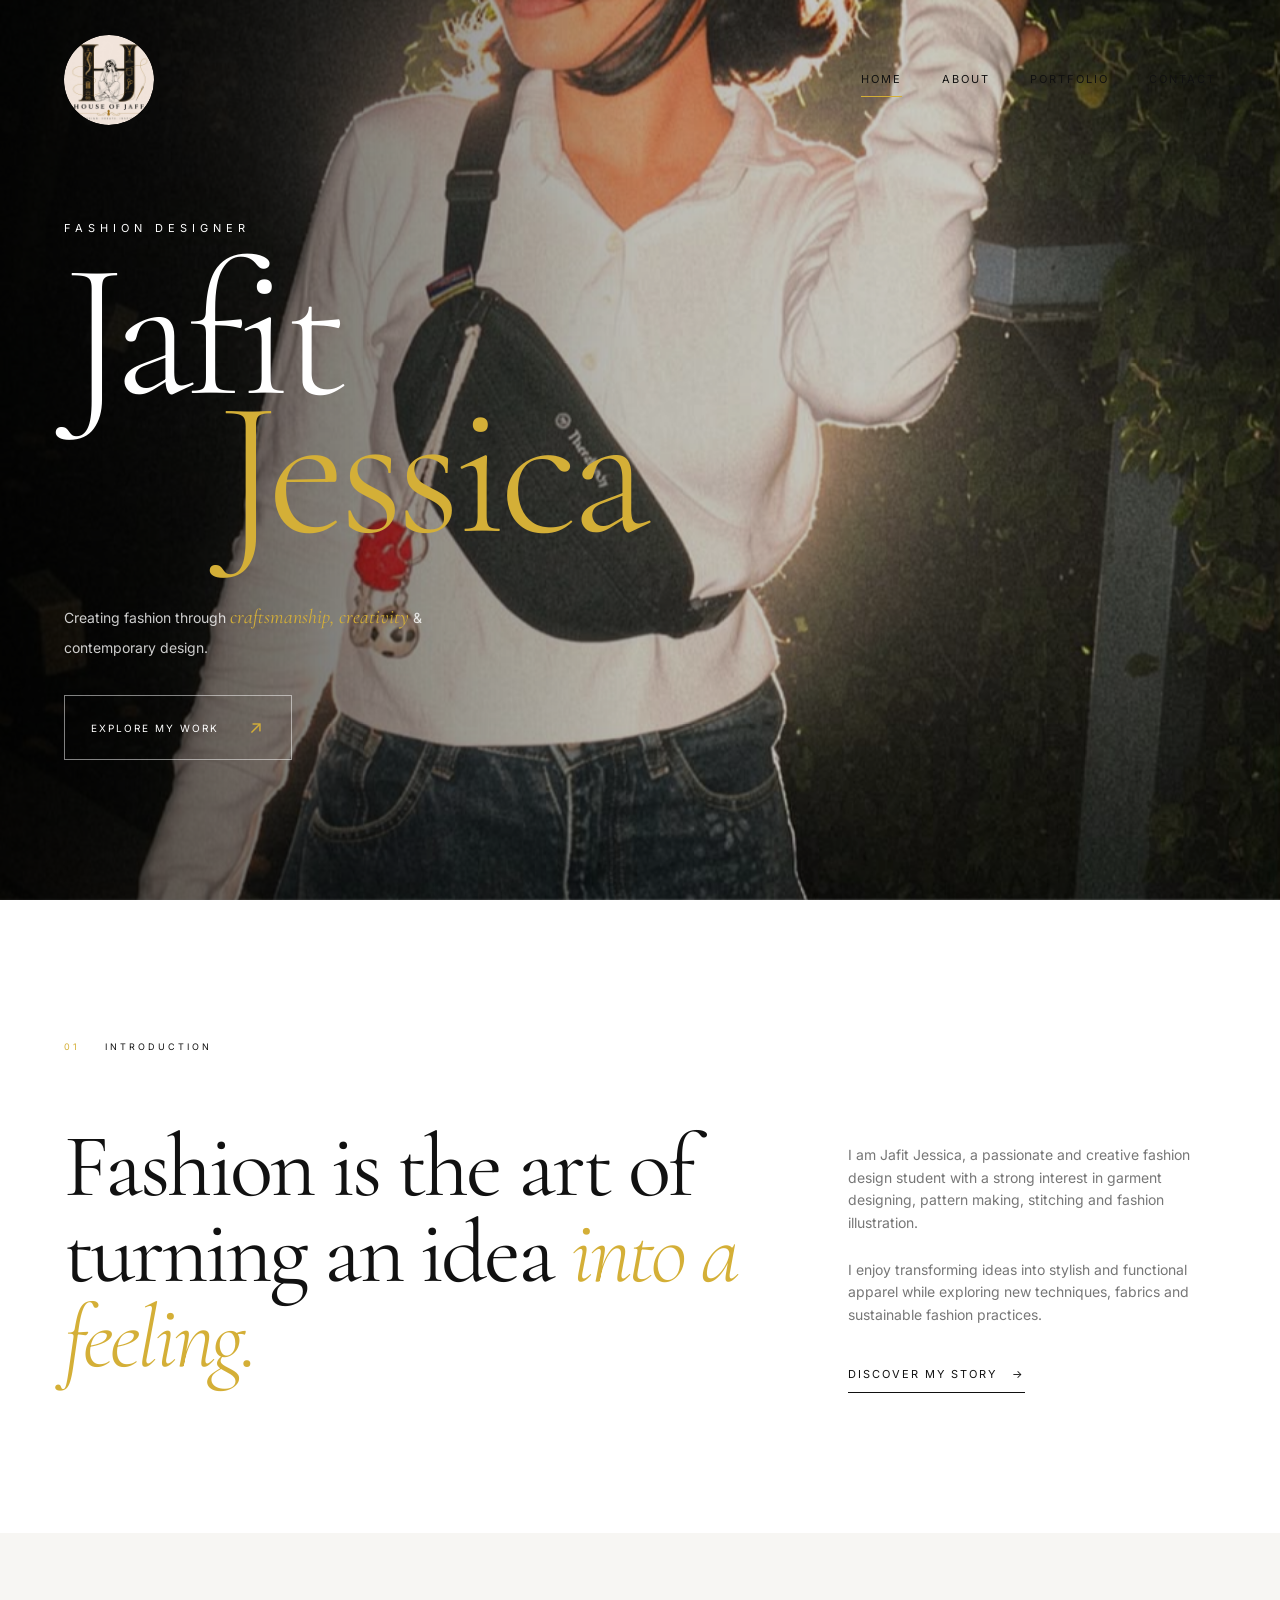
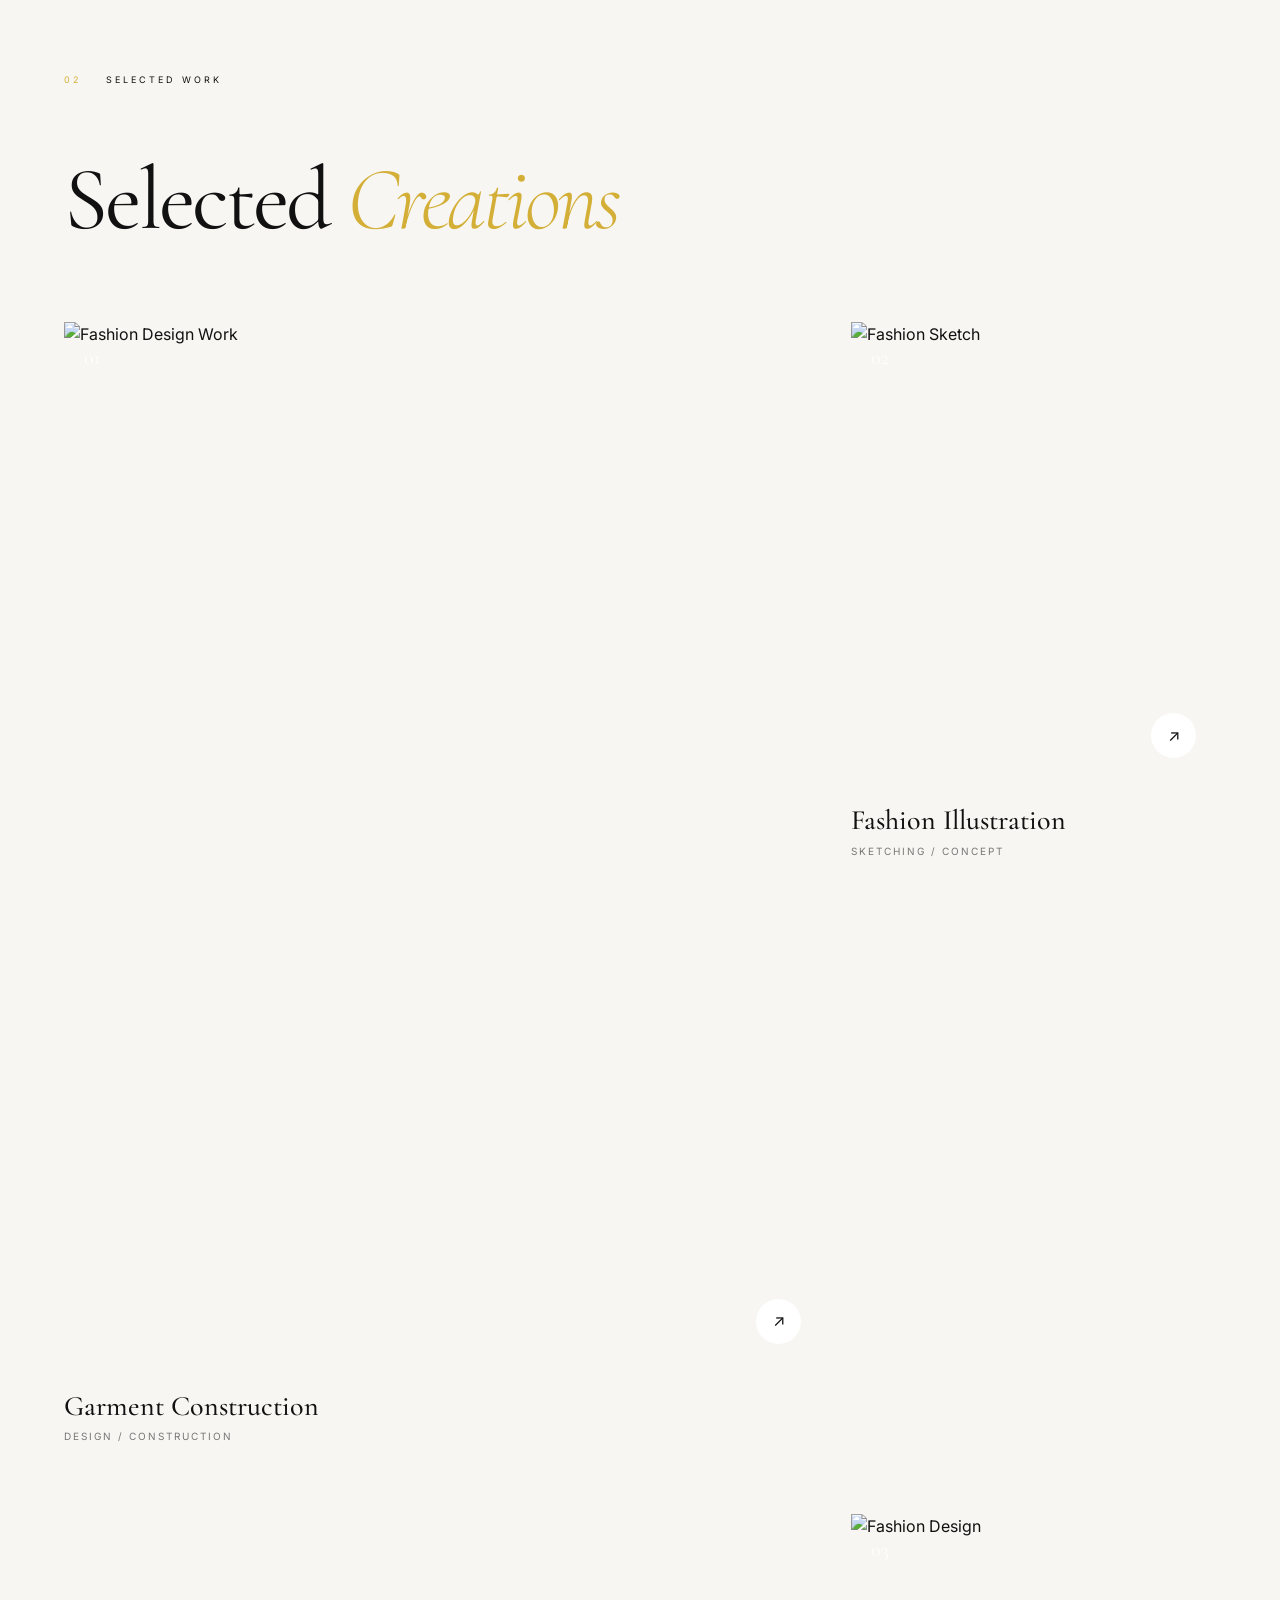
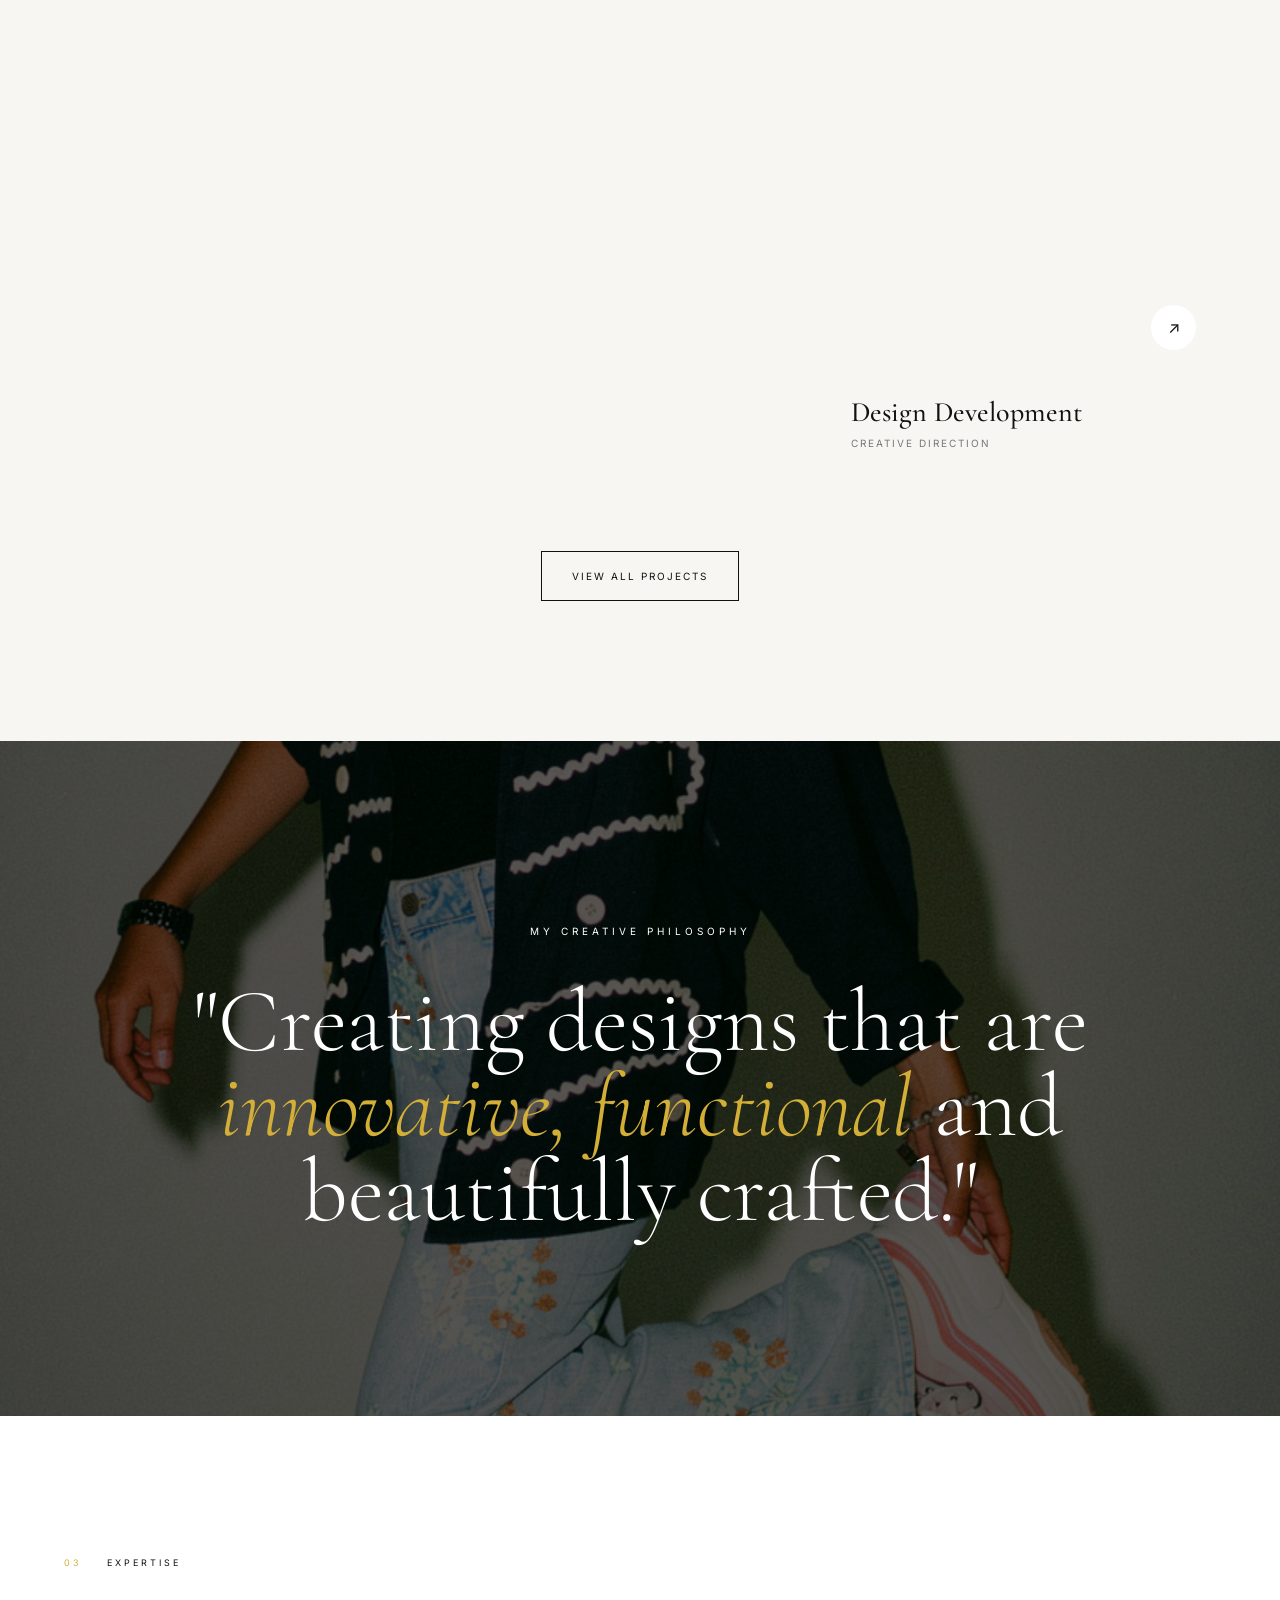
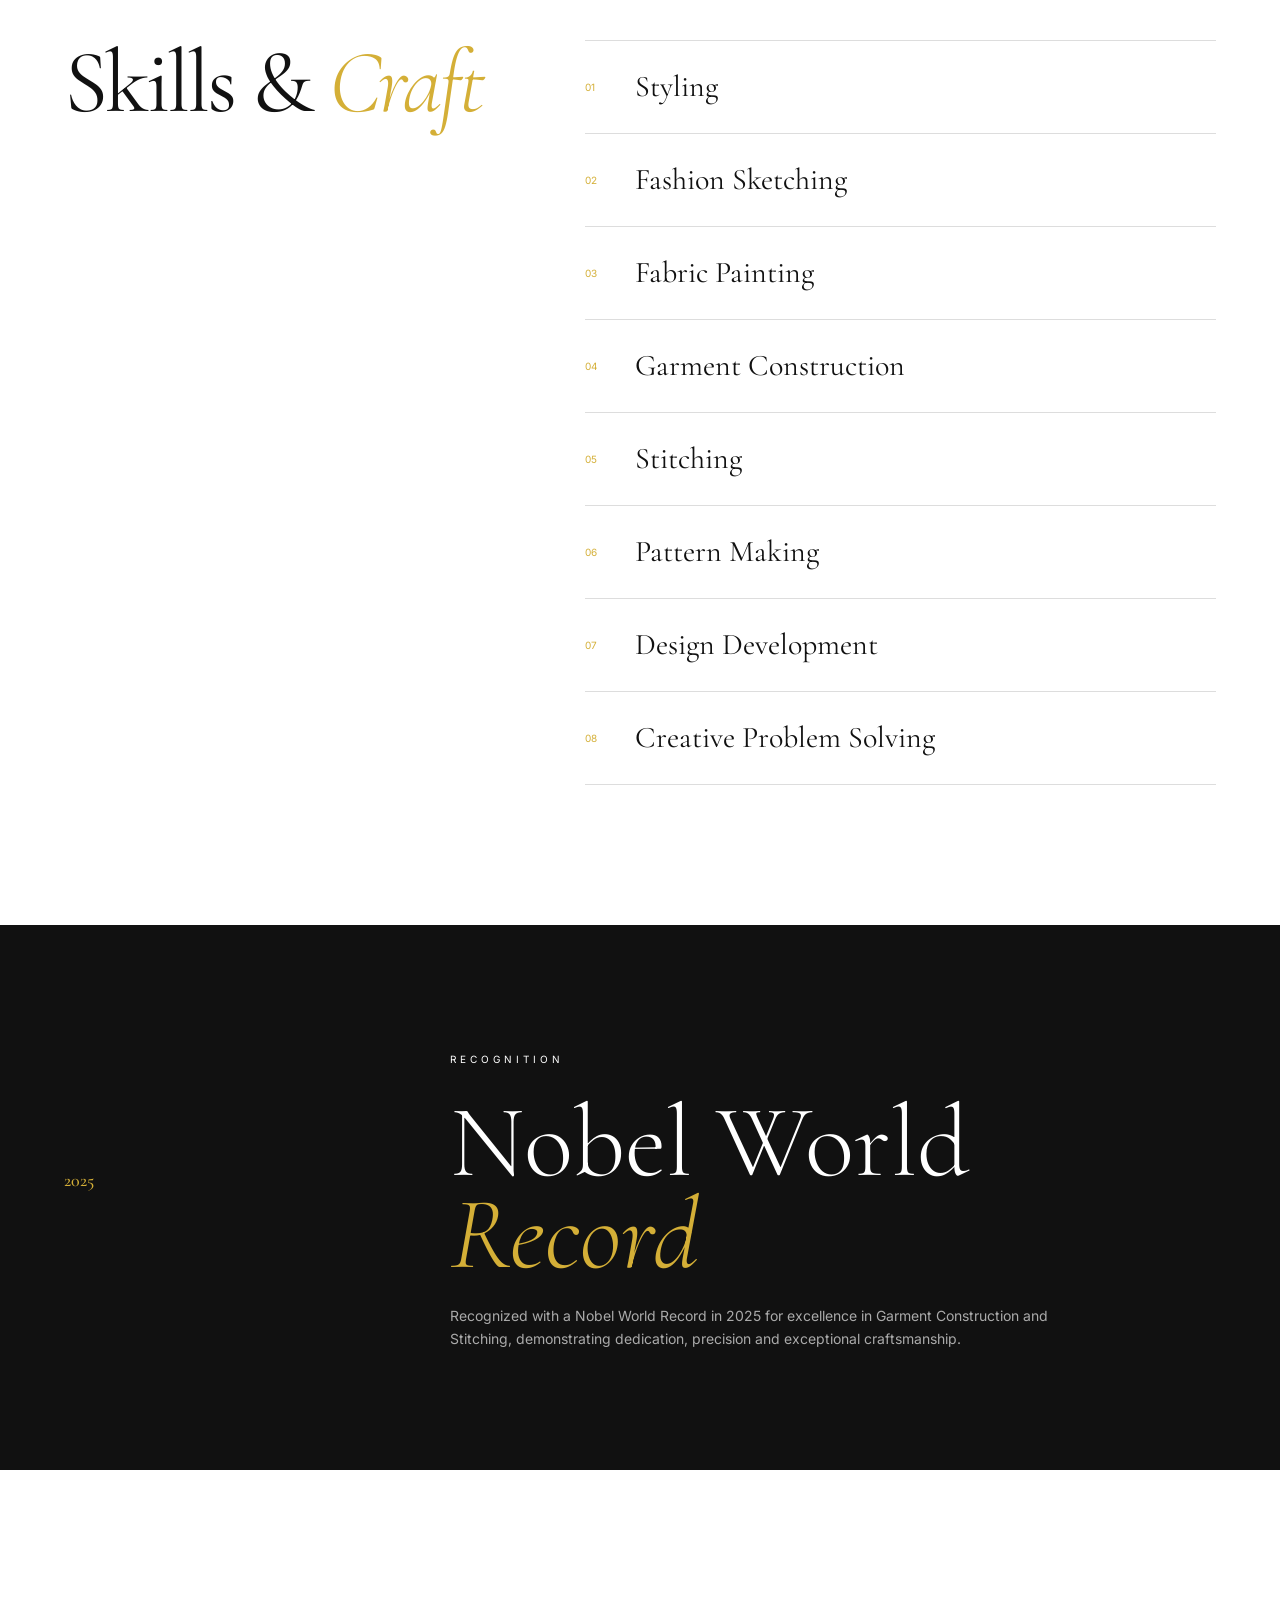
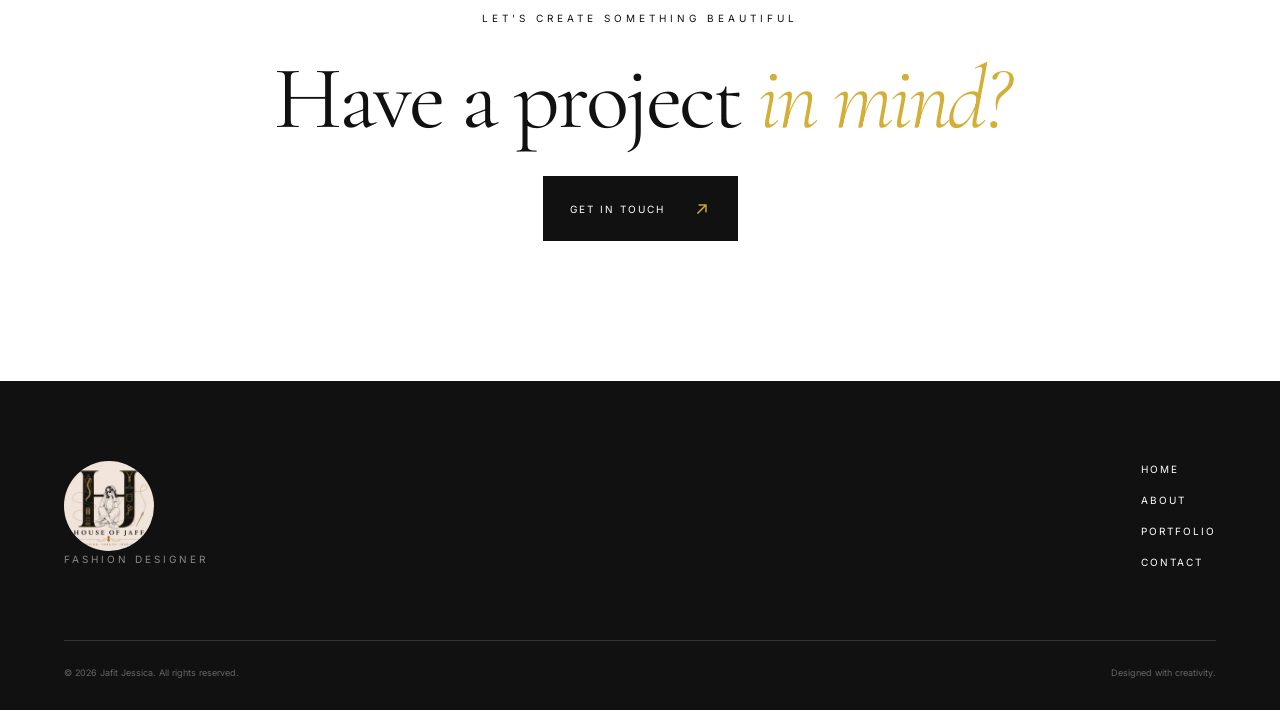
==== commit 0902b20c: "updated the requirement" ====
--- a/index.html
+++ b/index.html
@@ -39,7 +39,7 @@
 <header class="header">
 
     <a href="index.html" class="logo">
-        JAFIT<span>.</span>
+       <img src="images/logo.jpeg" alt="House of Jaff">
     </a>
 
     <nav class="desktop-nav">
@@ -92,7 +92,7 @@
     <div class="hero-image">
 
         <img
-            src="images/hero-fashion.jpg"
+            src="images/main-page.jpeg"
             alt="Jafit Jessica Fashion Design">
 
     </div>
@@ -559,7 +559,7 @@
             <div class="footer-brand">
 
                 <h2>
-                    JAFIT<span>.</span>
+                   <img src="images/logo.jpeg" alt="House of Jaff">
                 </h2>
 
                 <p>
--- a/css/style.css
+++ b/css/style.css
@@ -27,12 +27,10 @@
         sans-serif;
 
     --transition:
-        0.5s cubic-bezier(
-            0.22,
+        0.5s cubic-bezier(0.22,
             1,
             0.36,
-            1
-        );
+            1);
 
 }
 
@@ -197,19 +195,24 @@
 
 
 .logo {
-
-    font-family: var(--serif);
-
-    font-size: 30px;
-
-    font-weight: 600;
-
-    letter-spacing: 3px;
-
-    color: var(--gold);
-
-}
-
+    display: flex;
+    align-items: center;
+    justify-content: center;
+    text-decoration: none;
+    width: 90px;
+    height: 90px;
+    flex-shrink: 0;
+    border-radius: 50%;
+    overflow: hidden;
+}
+
+.logo img {
+    display: block;
+    width: 100%;
+    height: 100%;
+    object-fit: cover;
+    border-radius: 50%;
+}
 
 .logo span {
 
@@ -282,7 +285,9 @@
 
     height: 42px;
 
-    background: transparent;
+    background: white;
+
+    border-radius: 30%;
 
 }
 
@@ -437,12 +442,10 @@
     inset: 0;
 
     background:
-        linear-gradient(
-            90deg,
-            rgba(0,0,0,.75),
-            rgba(0,0,0,.25),
-            rgba(0,0,0,.15)
-        );
+        linear-gradient(90deg,
+            rgba(0, 0, 0, .75),
+            rgba(0, 0, 0, .25),
+            rgba(0, 0, 0, .15));
 
 }
 
@@ -477,11 +480,9 @@
 
     font-family: var(--serif);
 
-    font-size: clamp(
-        90px,
-        15vw,
-        220px
-    );
+    font-size: clamp(90px,
+            15vw,
+            220px);
 
     font-weight: 300;
 
@@ -518,7 +519,7 @@
 
     line-height: 1.8;
 
-    color: rgba(255,255,255,.8);
+    color: rgba(255, 255, 255, .8);
 
 }
 
@@ -580,7 +581,7 @@
 
     padding: 17px 26px;
 
-    border: 1px solid rgba(255,255,255,.5);
+    border: 1px solid rgba(255, 255, 255, .5);
 
     color: var(--white);
 
@@ -617,7 +618,7 @@
 
 .luxury-button:hover span {
 
-    transform: translate(5px,-5px);
+    transform: translate(5px, -5px);
 
 }
 
@@ -652,11 +653,9 @@
 
     font-weight: 400;
 
-    font-size: clamp(
-        50px,
-        7vw,
-        100px
-    );
+    font-size: clamp(50px,
+            7vw,
+            100px);
 
     line-height: .95;
 
@@ -719,8 +718,7 @@
     display: grid;
 
     grid-template-columns:
-        1.3fr
-        .7fr;
+        1.3fr .7fr;
 
     gap: 100px;
 
@@ -780,8 +778,7 @@
     display: grid;
 
     grid-template-columns:
-        1.35fr
-        .65fr;
+        1.35fr .65fr;
 
     gap: 30px;
 
@@ -820,8 +817,7 @@
     object-fit: cover;
 
     transition:
-        transform 1s
-        cubic-bezier(.2,.8,.2,1);
+        transform 1s cubic-bezier(.2, .8, .2, 1);
 
 }
 
@@ -980,8 +976,7 @@
     text-align: center;
 
     background:
-        url("../images/work-04.jpg")
-        center/cover no-repeat;
+        url("../images/work-04.jpg") center/cover no-repeat;
 
     color: var(--white);
 
@@ -994,7 +989,7 @@
 
     inset: 0;
 
-    background: rgba(0,0,0,.65);
+    background: rgba(0, 0, 0, .65);
 
 }
 
@@ -1005,7 +1000,7 @@
 
     z-index: 2;
 
-    width: min(900px,90%);
+    width: min(900px, 90%);
 
 }
 
@@ -1027,11 +1022,9 @@
 
     font-weight: 300;
 
-    font-size: clamp(
-        50px,
-        7vw,
-        100px
-    );
+    font-size: clamp(50px,
+            7vw,
+            100px);
 
     line-height: .95;
 
@@ -1059,8 +1052,7 @@
     display: grid;
 
     grid-template-columns:
-        .8fr
-        1.2fr;
+        .8fr 1.2fr;
 
     gap: 100px;
 
@@ -1153,11 +1145,9 @@
 
     font-family: var(--serif);
 
-    font-size: clamp(
-        100px,
-        15vw,
-        220px
-    );
+    font-size: clamp(100px,
+            15vw,
+            220px);
 
     color: var(--gold);
 
@@ -1166,7 +1156,7 @@
 }
 
 
-.achievement-content > span {
+.achievement-content>span {
 
     font-size: 10px;
 
@@ -1179,11 +1169,9 @@
 
     font-family: var(--serif);
 
-    font-size: clamp(
-        60px,
-        8vw,
-        110px
-    );
+    font-size: clamp(60px,
+            8vw,
+            110px);
 
     font-weight: 300;
 
@@ -1232,7 +1220,7 @@
 }
 
 
-.cta-inner > p {
+.cta-inner>p {
 
     font-size: 10px;
 
@@ -1363,11 +1351,9 @@
 
     font-family: var(--serif);
 
-    font-size: clamp(
-        90px,
-        14vw,
-        190px
-    );
+    font-size: clamp(90px,
+            14vw,
+            190px);
 
     font-weight: 300;
 
@@ -1405,8 +1391,7 @@
     display: grid;
 
     grid-template-columns:
-        .8fr
-        1.2fr;
+        .8fr 1.2fr;
 
     gap: 100px;
 
@@ -1475,11 +1460,9 @@
 
     font-family: var(--serif);
 
-    font-size: clamp(
-        50px,
-        7vw,
-        100px
-    );
+    font-size: clamp(50px,
+            7vw,
+            100px);
 
     line-height: .95;
 
@@ -1502,8 +1485,7 @@
     display: grid;
 
     grid-template-columns:
-        .35fr
-        1fr;
+        .35fr 1fr;
 
     gap: 80px;
 
@@ -1574,7 +1556,7 @@
     display: grid;
 
     grid-template-columns:
-        repeat(3,1fr);
+        repeat(3, 1fr);
 
     gap: 50px;
 
@@ -1645,7 +1627,7 @@
 }
 
 
-.achievement-card > span {
+.achievement-card>span {
 
     color: var(--gold);
 
@@ -1660,11 +1642,9 @@
 
     font-family: var(--serif);
 
-    font-size: clamp(
-        60px,
-        9vw,
-        120px
-    );
+    font-size: clamp(60px,
+            9vw,
+            120px);
 
     font-weight: 300;
 
@@ -1700,7 +1680,7 @@
     display: grid;
 
     grid-template-columns:
-        repeat(2,1fr);
+        repeat(2, 1fr);
 
 }
 
@@ -1803,7 +1783,7 @@
     display: grid;
 
     grid-template-columns:
-        repeat(2,1fr);
+        repeat(2, 1fr);
 
     gap: 30px;
 
@@ -1851,8 +1831,7 @@
     object-fit: cover;
 
     transition:
-        transform 1s
-        cubic-bezier(.2,.8,.2,1);
+        transform 1s cubic-bezier(.2, .8, .2, 1);
 
 }
 
@@ -1888,10 +1867,8 @@
     color: var(--white);
 
     background:
-        linear-gradient(
-            transparent,
-            rgba(0,0,0,.75)
-        );
+        linear-gradient(transparent,
+            rgba(0, 0, 0, .75));
 
     opacity: 0;
 
@@ -1948,7 +1925,7 @@
 
     z-index: 1000;
 
-    background: rgba(0,0,0,.95);
+    background: rgba(0, 0, 0, .95);
 
     display: flex;
 
@@ -2020,7 +1997,7 @@
 }
 
 
-.contact-intro > p:not(.eyebrow) {
+.contact-intro>p:not(.eyebrow) {
 
     color: var(--gray);
 
@@ -2165,11 +2142,9 @@
 
     font-family: var(--serif);
 
-    font-size: clamp(
-        60px,
-        8vw,
-        110px
-    );
+    font-size: clamp(60px,
+            8vw,
+            110px);
 
     font-weight: 300;
 
@@ -2195,8 +2170,7 @@
 
     transition:
         opacity .9s ease,
-        transform .9s
-        cubic-bezier(.22,1,.36,1);
+        transform .9s cubic-bezier(.22, 1, .36, 1);
 
 }
 
@@ -2251,11 +2225,9 @@
 
     .hero-title {
 
-        font-size: clamp(
-            75px,
-            18vw,
-            150px
-        );
+        font-size: clamp(75px,
+                18vw,
+                150px);
 
     }
 
@@ -2469,4 +2441,305 @@
 
     }
 
+}
+
+/* ================= FOOTER LOGO ================= */
+
+.footer-brand h2 {
+    margin: 0;
+    padding: 0;
+    line-height: 0;
+}
+
+.footer-brand h2 img {
+    display: block;
+    width: 90px;
+    height: 90px;
+    object-fit: cover;
+    border-radius: 50%;
+}
+
+@media (max-width: 768px) {
+
+    .logo {
+        width: 70px;
+        height: 70px;
+    }
+
+    .logo img {
+        width: 70px;
+        height: 70px;
+    }
+
+    .footer-brand h2 img {
+
+        width: 70px;
+
+        height: 70px;
+
+    }
+
+}
+
+/* =========================================
+   ACHIEVEMENTS
+========================================= */
+
+.achievements-grid {
+
+    display: grid;
+
+    grid-template-columns:
+        repeat(3, 1fr);
+
+    gap: 1px;
+
+    background: rgba(17, 17, 17, 0.18);
+
+    margin-top: 60px;
+}
+
+
+.achievement-card {
+
+    position: relative;
+
+    background: #ffffff;
+
+    padding: 55px 45px;
+
+    min-height: 390px;
+
+    display: flex;
+
+    flex-direction: column;
+
+    justify-content: flex-start;
+
+    transition:
+        transform 0.5s ease,
+        background 0.5s ease;
+
+    overflow: hidden;
+}
+
+
+.achievement-card::before {
+
+    content: "";
+
+    position: absolute;
+
+    top: 0;
+    left: 0;
+
+    width: 100%;
+    height: 2px;
+
+    background: #111111;
+
+    transform: scaleX(0);
+
+    transform-origin: left;
+
+    transition:
+        transform 0.5s ease;
+}
+
+
+.achievement-card:hover::before {
+
+    transform: scaleX(1);
+
+}
+
+
+.achievement-card:hover {
+
+    background: #f8f7f4;
+
+    transform: translateY(-8px);
+
+}
+
+
+.achievement-number {
+
+    font-family:
+        "Cormorant Garamond",
+        serif;
+
+    font-size: 18px;
+
+    font-weight: 500;
+
+    margin-bottom: 35px;
+
+}
+
+
+.achievement-year {
+
+    font-family: "Inter", sans-serif;
+
+    font-size: 10px;
+
+    letter-spacing: 0.2em;
+
+    text-transform: uppercase;
+
+    color: #777;
+
+    margin-bottom: 20px;
+
+}
+
+
+.achievement-card h2 {
+
+    font-family:
+        "Cormorant Garamond",
+        serif;
+
+    font-size: clamp(
+        36px,
+        4vw,
+        56px
+    );
+
+    line-height: 0.95;
+
+    font-weight: 400;
+
+    margin: 0 0 30px;
+
+}
+
+
+.achievement-card h2 i {
+
+    display: block;
+
+    font-weight: 400;
+
+    font-style: italic;
+
+}
+
+
+.achievement-card p {
+
+    font-family: "Inter", sans-serif;
+
+    font-size: 14px;
+
+    line-height: 1.9;
+
+    color: #555;
+
+    max-width: 420px;
+
+    margin-top: auto;
+
+}
+
+
+/* Featured Achievement */
+
+.achievement-featured {
+
+    background: #111111;
+
+    color: #ffffff;
+
+}
+
+
+.achievement-featured .achievement-year {
+
+    color: #aaa;
+
+}
+
+
+.achievement-featured p {
+
+    color: #cfcfcf;
+
+}
+
+
+.achievement-featured::before {
+
+    background: #D4AF37;
+
+}
+
+
+.achievement-featured:hover {
+
+    background: #171717;
+
+}
+
+
+/* =========================================
+   MOBILE
+========================================= */
+
+@media (max-width: 900px) {
+
+    .achievements-grid {
+
+        grid-template-columns: 1fr;
+
+        gap: 1px;
+
+    }
+
+
+    .achievement-card {
+
+        min-height: 330px;
+
+        padding: 45px 30px;
+
+    }
+
+
+    .achievement-card h2 {
+
+        font-size: 42px;
+
+    }
+
+}
+
+
+@media (max-width: 600px) {
+
+    .achievement-card {
+
+        padding: 40px 25px;
+
+        min-height: 300px;
+
+    }
+
+
+    .achievement-card h2 {
+
+        font-size: 38px;
+
+    }
+
+
+    .achievement-card p {
+
+        font-size: 13px;
+
+        line-height: 1.8;
+
+    }
+
 }
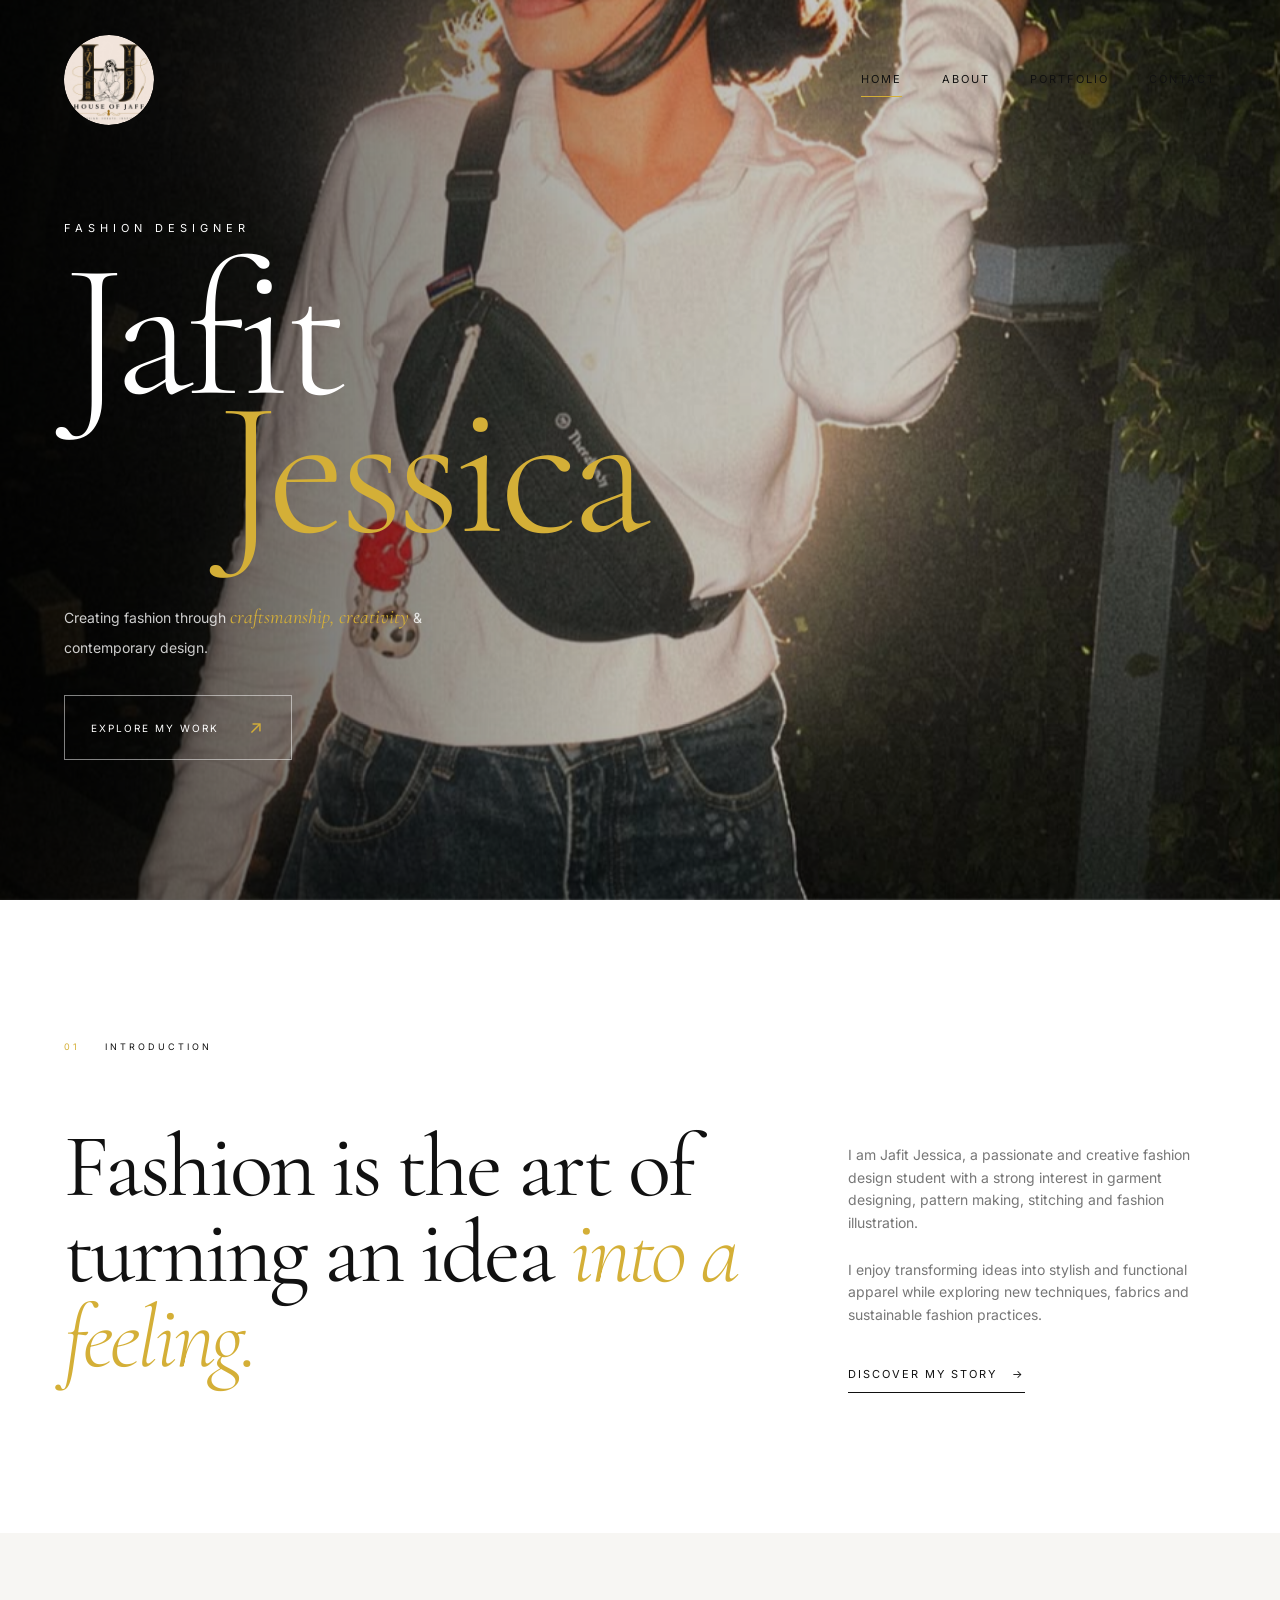
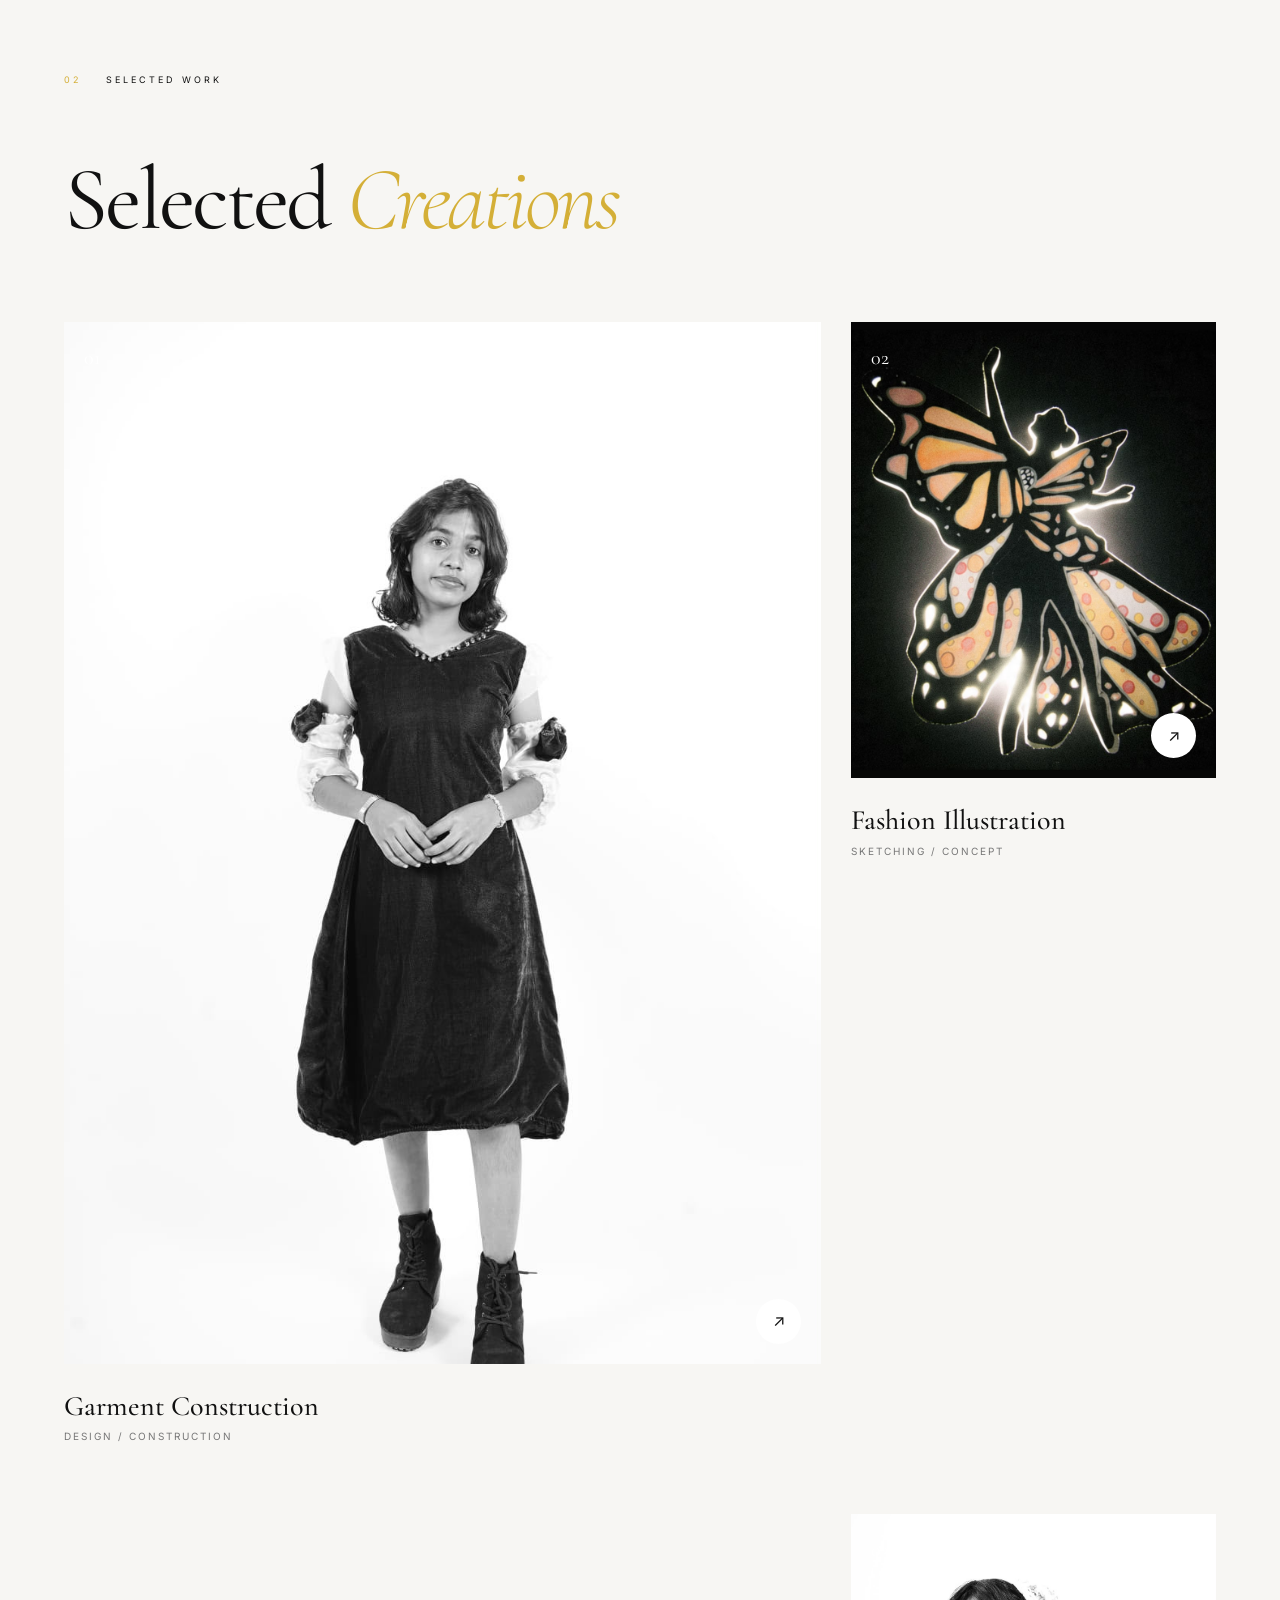
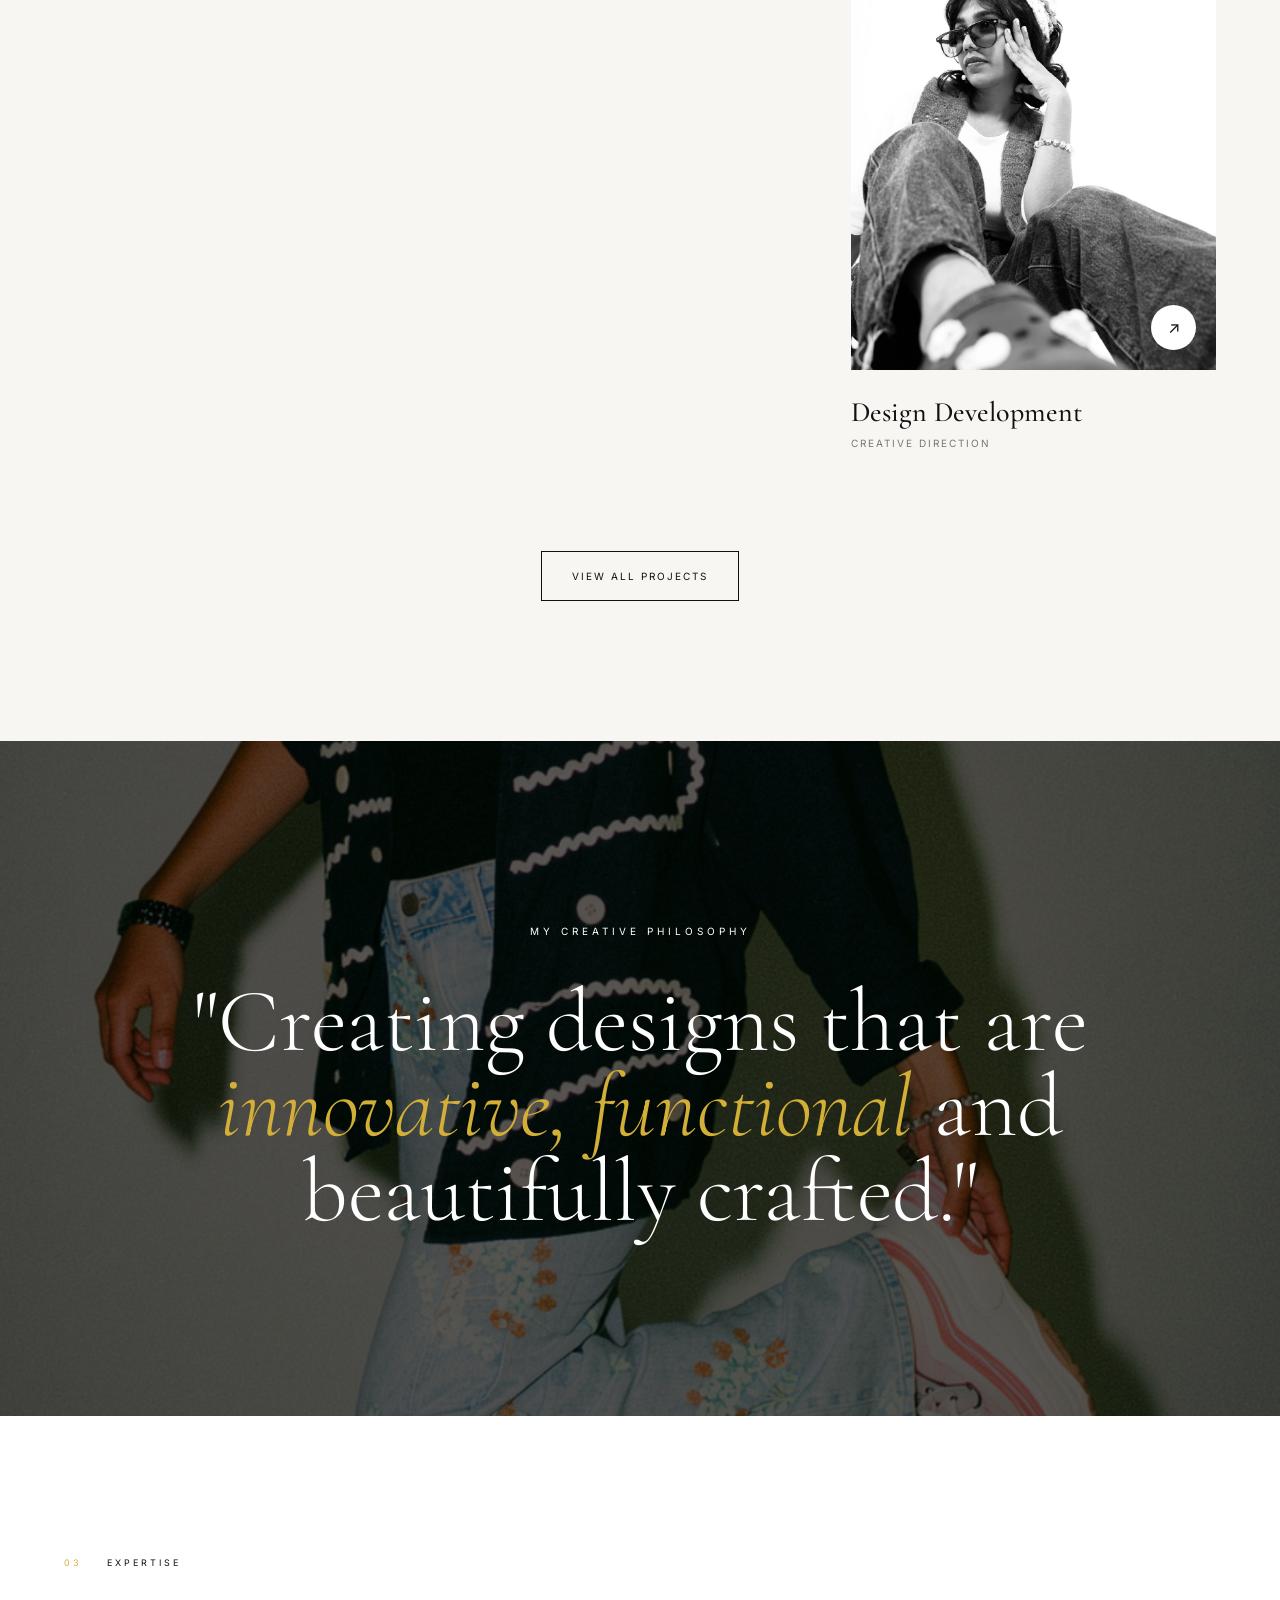
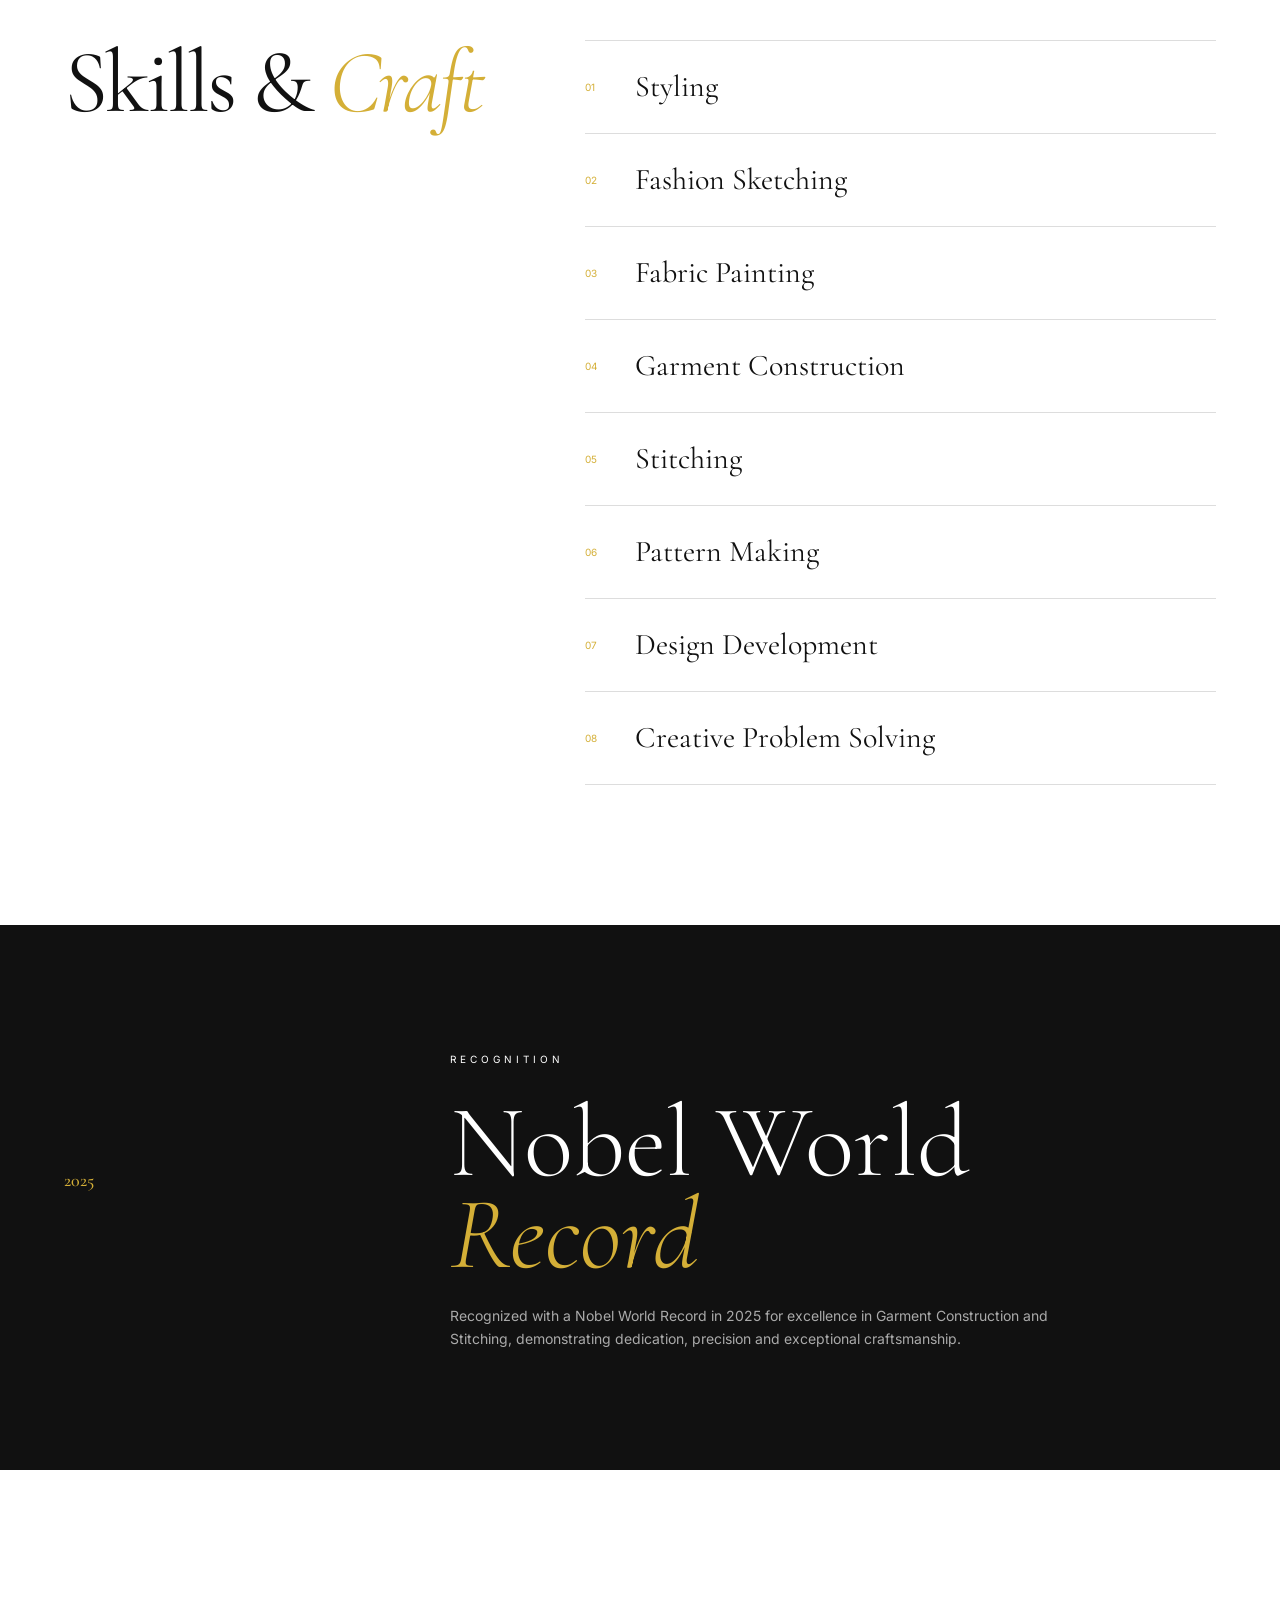
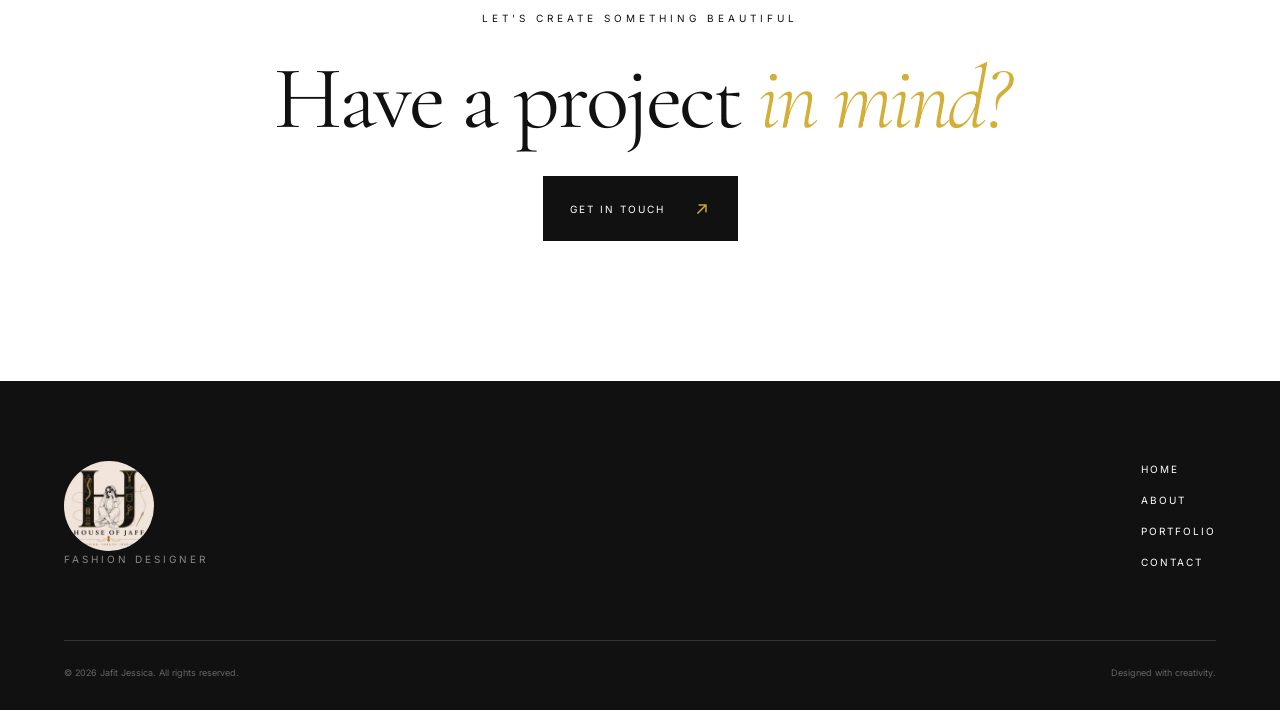
==== commit b05798b2: "updated images for home page" ====
--- a/index.html
+++ b/index.html
@@ -24,13 +24,31 @@
 
 <body>
 
-<!-- ================= PRELOADER ================= -->
-
-<div class="preloader">
-    <div class="preloader-inner">
-        <span>J</span>
-        <span>J</span>
-    </div>
+<!-- ================= LUXURY PRELOADER ================= -->
+
+<div class="preloader" id="preloader">
+
+    <div class="preloader-content">
+
+        <div class="preloader-logo">
+            <img src="images/logo.jpeg" alt="House of Jaff">
+        </div>
+
+        <div class="preloader-name">
+            <span>JAFIT</span>
+            <span>JESSICA</span>
+        </div>
+
+        <div class="preloader-line">
+            <span></span>
+        </div>
+
+        <p class="preloader-loading">
+            FASHION DESIGNER
+        </p>
+
+    </div>
+
 </div>
 
 
@@ -225,12 +243,12 @@
 
             <article class="fashion-card card-large reveal">
 
-                <a href="portfolio.html">
+                <a href="portfolio.html?category=garment">
 
                     <div class="image-wrapper">
 
                         <img
-                            src="images/work-01.jpg"
+                            src="images/home-garment-construction.jpeg"
                             alt="Fashion Design Work">
 
                         <div class="image-number">
@@ -260,12 +278,12 @@
 
             <article class="fashion-card card-small reveal">
 
-                <a href="portfolio.html">
+                <a href="portfolio.html?category=fashion-illustration">
 
                     <div class="image-wrapper">
 
                         <img
-                            src="images/work-02.jpg"
+                            src="images/home-fashion-illustration.jpeg"
                             alt="Fashion Sketch">
 
                         <div class="image-number">
@@ -295,12 +313,12 @@
 
             <article class="fashion-card card-small reveal">
 
-                <a href="portfolio.html">
+                <a href="portfolio.html?category=styling">
 
                     <div class="image-wrapper">
 
                         <img
-                            src="images/work-03.jpg"
+                            src="images/home-desgin-development.jpeg"
                             alt="Fashion Design">
 
                         <div class="image-number">
--- a/css/style.css
+++ b/css/style.css
@@ -2742,4 +2742,318 @@
 
     }
 
-}+}
+
+/* =========================================================
+   LUXURY FASHION PRELOADER
+   ========================================================= */
+
+.preloader {
+    position: fixed;
+    inset: 0;
+    z-index: 99999;
+
+    width: 100%;
+    height: 100vh;
+
+    background: #111111;
+
+    display: flex;
+    align-items: center;
+    justify-content: center;
+
+    overflow: hidden;
+
+    opacity: 1;
+    visibility: visible;
+
+    transition:
+        opacity 1s cubic-bezier(0.77, 0, 0.18, 1),
+        visibility 1s;
+}
+
+
+/* ================= PRELOADER CONTENT ================= */
+
+.preloader-content {
+    width: min(360px, 80%);
+    text-align: center;
+
+    display: flex;
+    flex-direction: column;
+    align-items: center;
+
+    transform: translateY(20px);
+    opacity: 0;
+
+    animation: preloaderContentIn 1.2s
+        cubic-bezier(0.22, 1, 0.36, 1)
+        forwards;
+}
+
+
+/* ================= LOGO ================= */
+
+.preloader-logo {
+    width: 82px;
+    height: 82px;
+
+    border-radius: 50%;
+
+    overflow: hidden;
+
+    margin-bottom: 28px;
+
+    opacity: 0;
+    transform: scale(0.7);
+
+    animation: logoReveal 1.2s
+        cubic-bezier(0.22, 1, 0.36, 1)
+        0.2s forwards;
+}
+
+.preloader-logo img {
+    width: 100%;
+    height: 100%;
+
+    object-fit: cover;
+
+    display: block;
+}
+
+
+/* ================= NAME ================= */
+
+.preloader-name {
+    display: flex;
+    flex-direction: column;
+    align-items: center;
+
+    font-family: "Cormorant Garamond", serif;
+
+    color: #ffffff;
+
+    letter-spacing: 0.28em;
+
+    line-height: 1;
+}
+
+.preloader-name span:first-child {
+    font-size: 16px;
+    font-weight: 500;
+
+    margin-left: 0.28em;
+
+    opacity: 0;
+    transform: translateY(15px);
+
+    animation: textReveal 1s
+        cubic-bezier(0.22, 1, 0.36, 1)
+        0.45s forwards;
+}
+
+.preloader-name span:last-child {
+    font-size: 25px;
+    font-weight: 400;
+
+    margin-top: 7px;
+    margin-left: 0.28em;
+
+    opacity: 0;
+    transform: translateY(15px);
+
+    animation: textReveal 1s
+        cubic-bezier(0.22, 1, 0.36, 1)
+        0.6s forwards;
+}
+
+
+/* ================= GOLD LINE ================= */
+
+.preloader-line {
+    width: 220px;
+    height: 1px;
+
+    background: rgba(212, 175, 55, 0.2);
+
+    margin-top: 34px;
+
+    overflow: hidden;
+}
+
+.preloader-line span {
+    display: block;
+
+    width: 100%;
+    height: 100%;
+
+    background: #d4af37;
+
+    transform: translateX(-100%);
+
+    animation: lineReveal 2.2s
+        cubic-bezier(0.77, 0, 0.18, 1)
+        0.4s forwards;
+}
+
+
+/* ================= LOADING TEXT ================= */
+
+.preloader-loading {
+    margin-top: 18px;
+
+    font-family: "Inter", sans-serif;
+
+    font-size: 8px;
+    font-weight: 500;
+
+    letter-spacing: 0.38em;
+
+    color: rgba(255, 255, 255, 0.55);
+
+    margin-right: -0.38em;
+
+    opacity: 0;
+
+    animation: loadingReveal 1s ease 0.8s forwards;
+}
+
+
+/* ================= EXIT ANIMATION ================= */
+
+.preloader.hide {
+    opacity: 0;
+    visibility: hidden;
+    pointer-events: none;
+}
+
+
+/* ================= ANIMATIONS ================= */
+
+@keyframes preloaderContentIn {
+
+    0% {
+        opacity: 0;
+        transform: translateY(25px);
+    }
+
+    100% {
+        opacity: 1;
+        transform: translateY(0);
+    }
+}
+
+
+@keyframes logoReveal {
+
+    0% {
+        opacity: 0;
+        transform: scale(0.7);
+    }
+
+    60% {
+        opacity: 1;
+        transform: scale(1.08);
+    }
+
+    100% {
+        opacity: 1;
+        transform: scale(1);
+    }
+}
+
+
+@keyframes textReveal {
+
+    0% {
+        opacity: 0;
+        transform: translateY(15px);
+    }
+
+    100% {
+        opacity: 1;
+        transform: translateY(0);
+    }
+}
+
+
+@keyframes lineReveal {
+
+    0% {
+        transform: translateX(-100%);
+    }
+
+    100% {
+        transform: translateX(0);
+    }
+}
+
+
+@keyframes loadingReveal {
+
+    0% {
+        opacity: 0;
+    }
+
+    100% {
+        opacity: 1;
+    }
+}
+
+
+/* ================= MOBILE ================= */
+
+@media (max-width: 600px) {
+
+    .preloader-logo {
+        width: 70px;
+        height: 70px;
+
+        margin-bottom: 24px;
+    }
+
+    .preloader-name span:first-child {
+        font-size: 14px;
+    }
+
+    .preloader-name span:last-child {
+        font-size: 21px;
+    }
+
+    .preloader-line {
+        width: 180px;
+        margin-top: 28px;
+    }
+
+    .preloader-loading {
+        font-size: 7px;
+    }
+}
+
+
+/* ================= REDUCED MOTION ================= */
+
+@media (prefers-reduced-motion: reduce) {
+
+    .preloader,
+    .preloader-content,
+    .preloader-logo,
+    .preloader-name span,
+    .preloader-line span,
+    .preloader-loading {
+        animation: none !important;
+        transition: none !important;
+    }
+
+    .preloader-content,
+    .preloader-logo,
+    .preloader-name span,
+    .preloader-loading {
+        opacity: 1;
+        transform: none;
+    }
+
+    .preloader-line span {
+        transform: translateX(0);
+    }
+}
